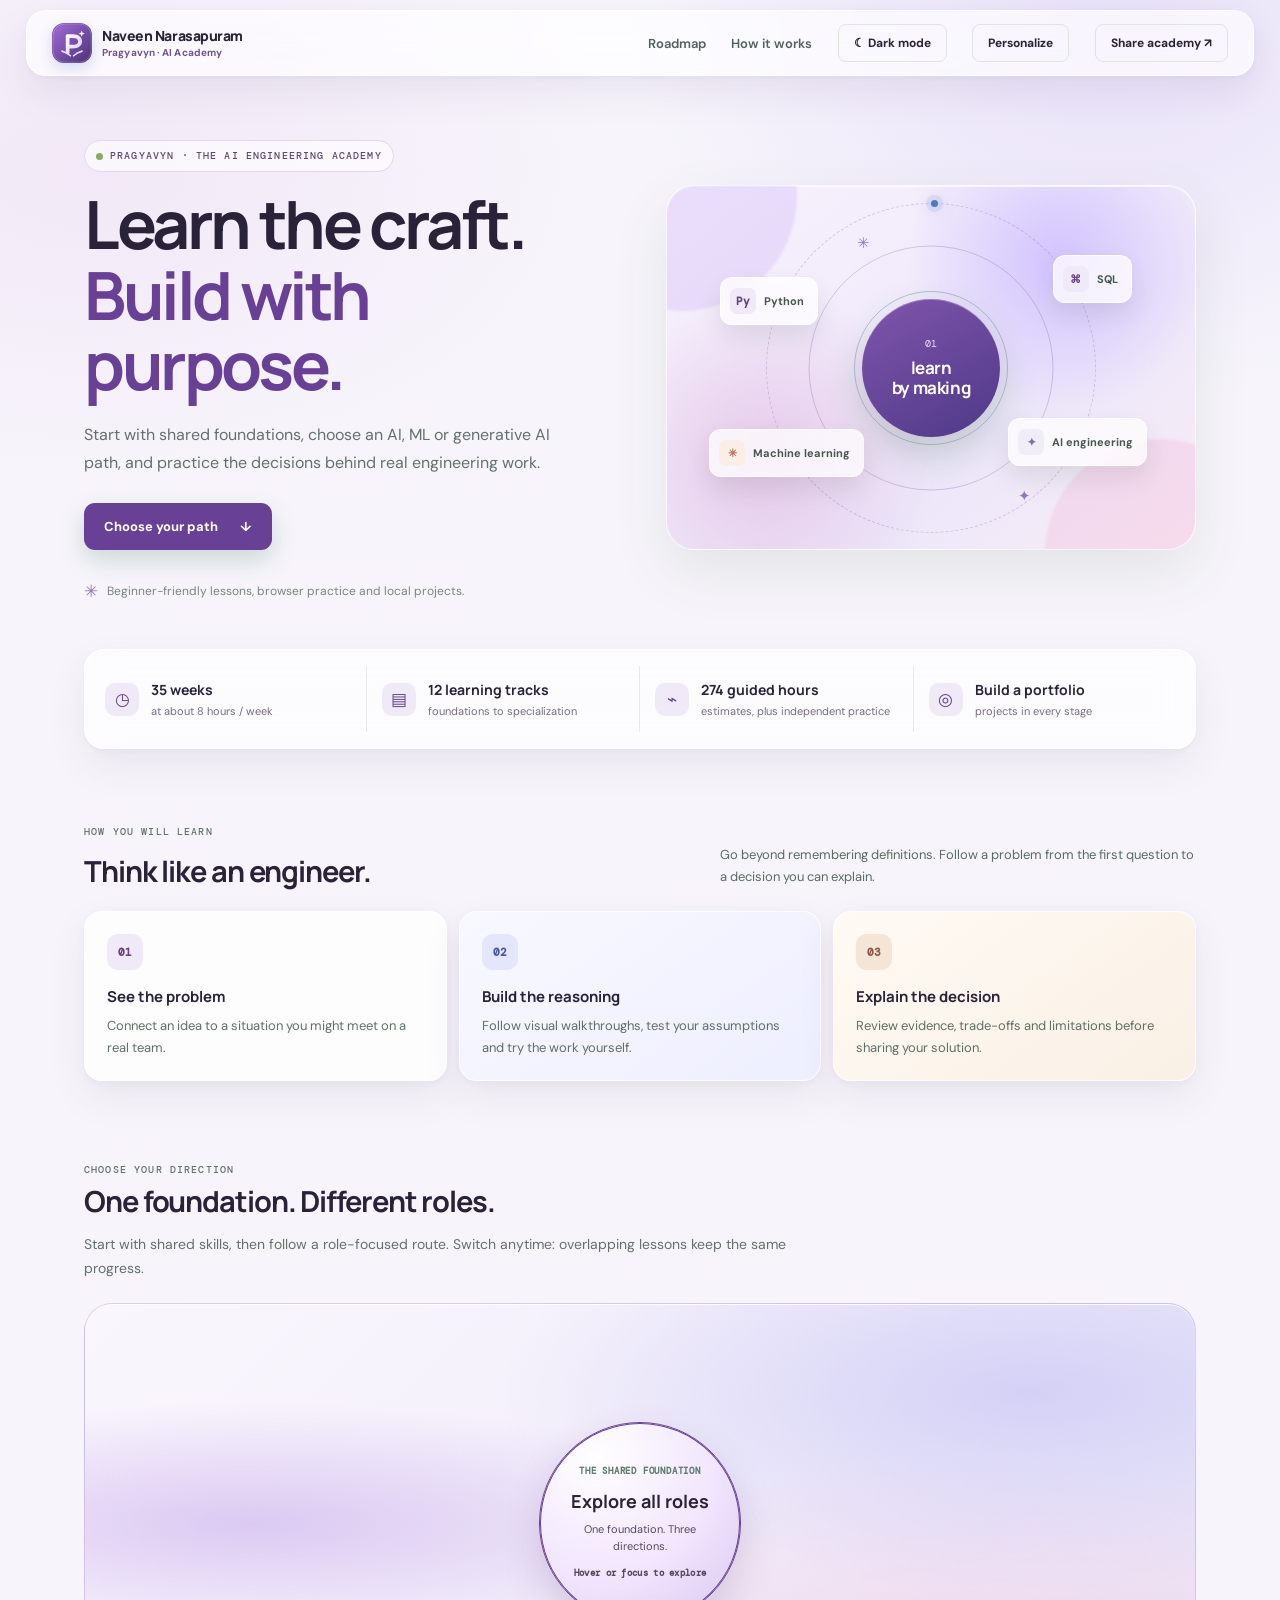
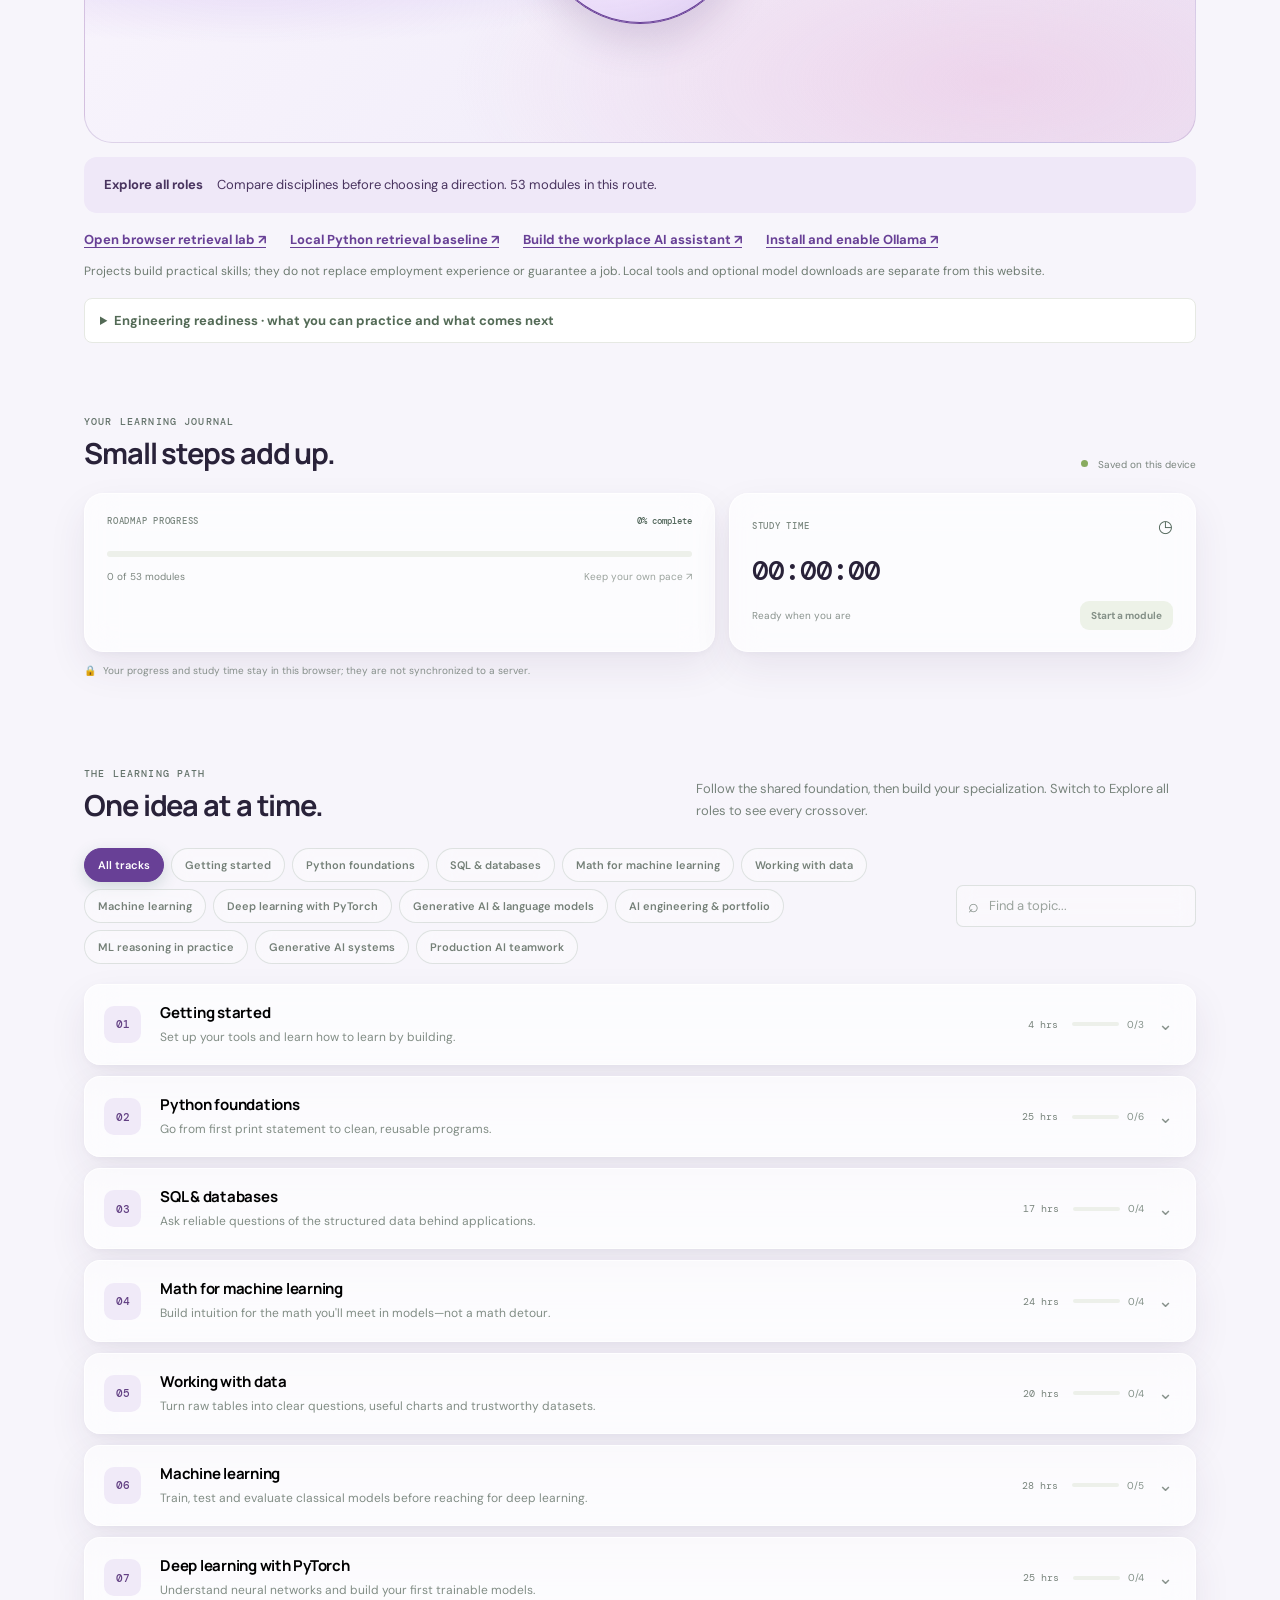
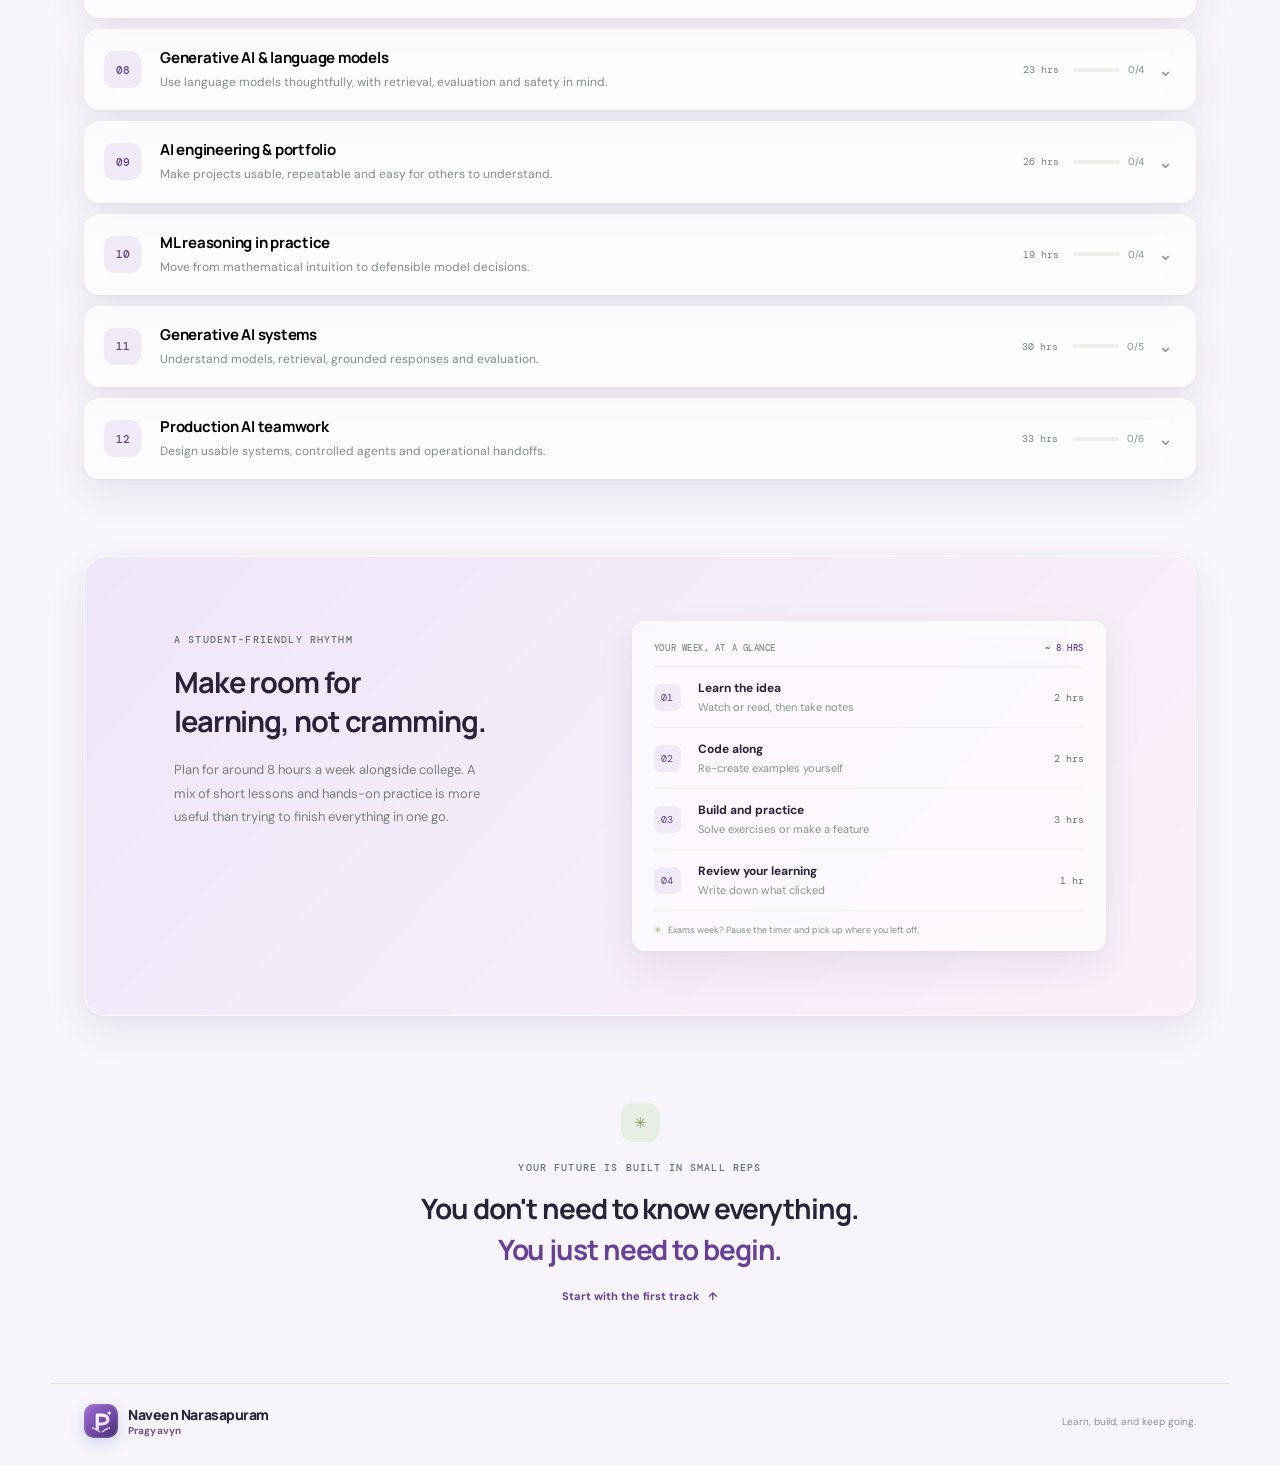
==== index.html @ 4dc65706 "Add Pragyavyn AI engineering academy Co-authored-by: Copilot <223556219+Copilot@users.noreply.github" ====
<!doctype html>
<html lang="en">
<head>
  <meta charset="utf-8">
  <meta name="viewport" content="width=device-width, initial-scale=1">
  <meta name="theme-color" content="#f7f5fb">
  <meta name="description" content="Role-based AI engineering learning paths with shared foundations, practical labs and guided projects.">
  <title>Naveen Narasapuram | Pragyavyn</title>
  <link rel="icon" type="image/svg+xml" href="pragyavyn-mark.svg">
  <link rel="stylesheet" href="styles.css">
  <script src="lesson-materials.js" defer></script>
  <script src="lesson-enrichments.js" defer></script>
  <script src="lesson-deep-dives.js" defer></script>
  <script src="academy-curriculum.js" defer></script>
  <script src="lesson-visuals.js" defer></script>
  <script src="app.js" defer></script>
</head>
<body>
  <header class="topbar">
    <a class="brand" href="#" aria-label="Naveen Narasapuram's Pragyavyn home">
      <img class="brand-mark" src="pragyavyn-mark.svg" alt="" width="40" height="40">
      <span class="brand-text"><span class="brand-owner">Naveen Narasapuram</span><span class="brand-name">Pragyavyn · AI Academy</span></span>
    </a>
    <nav class="top-links" aria-label="Main navigation">
      <a href="#roadmap">Roadmap</a>
      <a href="#how-it-works">How it works</a>
      <button class="share-button preference-button" id="theme-button" type="button" aria-pressed="false"><span id="theme-icon" aria-hidden="true">☾</span> <span id="theme-label">Dark mode</span></button>
      <button class="share-button preference-button" id="settings-button" type="button"><span class="settings-short" aria-hidden="true">⚙</span><span class="settings-full">Personalize</span></button>
      <button class="share-button" id="share-button" type="button">Share academy <span aria-hidden="true">↗</span></button>
    </nav>
  </header>

  <main>
    <aside class="storage-warning" id="storage-warning" role="alert" hidden>
      <strong>Saved progress needs attention.</strong>
      <span id="storage-warning-message"></span>
      <button type="button" id="storage-download">Download saved data</button>
      <button type="button" id="storage-reset">Remove damaged record</button>
    </aside>
    <section class="hero">
      <div class="hero-copy">
        <p class="eyebrow"><span class="live-dot"></span> PRAGYAVYN · THE AI ENGINEERING ACADEMY</p>
        <h1>Learn the craft.<br><span>Build with purpose.</span></h1>
        <p class="hero-description">Start with shared foundations, choose an AI, ML or generative AI path, and practice the decisions behind real engineering work.</p>
        <a class="primary-button" href="#career-paths">Choose your path <span aria-hidden="true">↓</span></a>
        <div class="hero-note"><span class="note-icon" aria-hidden="true">✳</span> Beginner-friendly lessons, browser practice and local projects.</div>
      </div>
      <div class="hero-art" aria-label="Illustration of the learning roadmap">
        <div class="orbit orbit-one"></div>
        <div class="orbit orbit-two"></div>
        <div class="art-center"><span>01</span><strong>learn<br>by making</strong></div>
        <div class="art-node node-python"><span class="node-icon">Py</span><span>Python</span></div>
        <div class="art-node node-sql"><span class="node-icon">⌘</span><span>SQL</span></div>
        <div class="art-node node-ml"><span class="node-icon">✳</span><span>Machine learning</span></div>
        <div class="art-node node-ai"><span class="node-icon">✦</span><span>AI engineering</span></div>
        <span class="art-spark spark-one">✳</span>
        <span class="art-spark spark-two">✦</span>
      </div>
    </section>

    <section class="overview" aria-label="Course overview">
      <div class="overview-item"><span class="overview-icon">◷</span><div><strong id="course-duration">24 weeks</strong><span id="weekly-hours-caption">at about 8 hours / week</span></div></div>
      <div class="overview-item"><span class="overview-icon">▤</span><div><strong id="track-count">Learning tracks</strong><span>foundations to specialization</span></div></div>
      <div class="overview-item"><span class="overview-icon">⌁</span><div><strong id="guided-hours">Guided hours</strong><span>estimates, plus independent practice</span></div></div>
      <div class="overview-item"><span class="overview-icon">◎</span><div><strong>Build a portfolio</strong><span>projects in every stage</span></div></div>
    </section>

    <section class="learning-method" aria-labelledby="method-heading">
      <div class="method-heading"><p class="eyebrow">HOW YOU WILL LEARN</p><h2 id="method-heading">Think like an engineer.</h2><p>Go beyond remembering definitions. Follow a problem from the first question to a decision you can explain.</p></div>
      <div class="method-grid">
        <article class="method-card"><span class="method-number">01</span><h3>See the problem</h3><p>Connect an idea to a situation you might meet on a real team.</p></article>
        <article class="method-card"><span class="method-number">02</span><h3>Build the reasoning</h3><p>Follow visual walkthroughs, test your assumptions and try the work yourself.</p></article>
        <article class="method-card"><span class="method-number">03</span><h3>Explain the decision</h3><p>Review evidence, trade-offs and limitations before sharing your solution.</p></article>
      </div>
    </section>

    <section class="career-section" id="career-paths" aria-labelledby="career-heading">
      <p class="eyebrow">CHOOSE YOUR DIRECTION</p>
      <h2 id="career-heading">One foundation. Different roles.</h2>
      <p class="career-intro">Start with shared skills, then follow a role-focused route. Switch anytime: overlapping lessons keep the same progress.</p>
      <div class="career-options" id="career-options" aria-label="Choose a career path"></div>
      <div class="career-summary" id="career-summary" aria-live="polite"></div>
      <div class="practice-links"><a href="labs.html">Open browser retrieval lab <span aria-hidden="true">↗</span></a><a href="practice.html">Local Python retrieval baseline <span aria-hidden="true">↗</span></a><a href="mentor-project.html">Build the workplace AI assistant <span aria-hidden="true">↗</span></a><a href="mentor-project.html#project-setup">Install and enable Ollama <span aria-hidden="true">↗</span></a></div>
      <p class="career-note">Projects build practical skills; they do not replace employment experience or guarantee a job. Local tools and optional model downloads are separate from this website.</p>
      <details class="lesson-check career-readiness">
        <summary>Engineering readiness · what you can practice and what comes next</summary>
        <div class="readiness-content">
          <p><strong>Practice now:</strong> follow workplace scenarios, assess your understanding, try a browser retrieval lab, and build a fictional local-model assistant with a human evidence check.</p>
          <p><strong>Learn the design:</strong> the AI and GenAI paths include agent decisions, tool safety, MCP concepts, approval gates and evaluation. The new MCP and agent exercises are design exercises, not a running MCP server or deployed agent. For a next step, see the <a href="https://modelcontextprotocol.io/docs/getting-started/intro">official MCP documentation</a>.</p>
          <p><strong>Still to build:</strong> real MCP integrations, broader role-specific projects, production authentication and authorization, automated evidence checks, representative evaluations, deployment, monitoring, incident response, and full progress export and restore. The current paths share many lessons.</p>
          <p><strong>Mentor's perspective:</strong> completion is a foundation, not proof you can solve every real-world problem. Practice with varied datasets, feedback, operational constraints and real team reviews before claiming production readiness.</p>
        </div>
      </details>
    </section>

    <section class="progress-section" aria-label="Your learning progress">
      <div class="progress-heading">
        <div><p class="eyebrow">YOUR LEARNING JOURNAL</p><h2>Small steps add up.</h2></div>
        <span class="saved-label"><span class="live-dot"></span> Saved on this device</span>
      </div>
      <div class="progress-grid">
        <article class="progress-card progress-main">
          <div class="progress-card-top"><span>ROADMAP PROGRESS</span><span id="completion-label">0% complete</span></div>
          <div class="progress-track"><div class="progress-fill" id="completion-bar"></div></div>
          <div class="progress-foot"><span id="module-count">0 modules</span><span>Keep your own pace <span aria-hidden="true">↗</span></span></div>
        </article>
        <article class="progress-card time-card">
          <div class="progress-card-top"><span>STUDY TIME</span><span class="clock-icon">◷</span></div>
          <strong class="time-display" id="time-display">00:00:00</strong>
          <div class="timer-controls">
            <span id="timer-status" aria-live="polite">Ready when you are</span>
            <button type="button" class="timer-button" id="timer-button" disabled>Start a module</button>
          </div>
        </article>
      </div>
      <p class="privacy-note"><span aria-hidden="true">🔒</span> Your progress and study time stay in this browser; they are not synchronized to a server.</p>
    </section>

    <section class="roadmap-section" id="roadmap">
      <div class="roadmap-heading">
        <div><p class="eyebrow">THE LEARNING PATH</p><h2>One idea at a time.</h2></div>
        <p>Follow the shared foundation, then build your specialization. Switch to Explore all roles to see every crossover.</p>
      </div>
      <div class="roadmap-tools">
        <div class="filter-list" id="filter-list" aria-label="Filter modules by track"></div>
        <label class="search-box"><span aria-hidden="true">⌕</span><input id="search-input" type="search" placeholder="Find a topic..." aria-label="Find a topic"></label>
      </div>
      <div class="track-list" id="track-list"></div>
      <p class="no-results" id="no-results" hidden>No modules found. Try a different topic or track.</p>
    </section>

    <section class="schedule-section" id="how-it-works">
      <div class="schedule-copy">
        <p class="eyebrow">A STUDENT-FRIENDLY RHYTHM</p>
        <h2>Make room for<br>learning, not cramming.</h2>
        <p>Plan for around <span id="schedule-hours">8 hours</span> a week alongside college. A mix of short lessons and hands-on practice is more useful than trying to finish everything in one go.</p>
      </div>
      <div class="week-card">
        <div class="week-card-header"><span>YOUR WEEK, AT A GLANCE</span><span id="weekly-plan-hours">~ 8 HRS</span></div>
        <div class="week-row"><span class="week-day">01</span><span class="week-detail"><strong>Learn the idea</strong><small>Watch or read, then take notes</small></span><span class="week-time" data-hours-share="0.25">2 hrs</span></div>
        <div class="week-row"><span class="week-day">02</span><span class="week-detail"><strong>Code along</strong><small>Re-create examples yourself</small></span><span class="week-time" data-hours-share="0.25">2 hrs</span></div>
        <div class="week-row"><span class="week-day">03</span><span class="week-detail"><strong>Build and practice</strong><small>Solve exercises or make a feature</small></span><span class="week-time" data-hours-share="0.375">3 hrs</span></div>
        <div class="week-row"><span class="week-day">04</span><span class="week-detail"><strong>Review your learning</strong><small>Write down what clicked</small></span><span class="week-time" data-hours-share="0.125">1 hr</span></div>
        <p class="schedule-tip"><span aria-hidden="true">✳</span> Exams week? Pause the timer and pick up where you left off.</p>
      </div>
    </section>

    <section class="next-section">
      <span class="next-icon" aria-hidden="true">✳</span>
      <p class="eyebrow">YOUR FUTURE IS BUILT IN SMALL REPS</p>
      <h2>You don't need to know everything.<br><span>You just need to begin.</span></h2>
      <a href="#roadmap" class="text-link">Start with the first track <span aria-hidden="true">↑</span></a>
    </section>
  </main>

  <dialog class="lesson-dialog" id="lesson-dialog" aria-labelledby="lesson-title">
    <div class="dialog-shell lesson-shell">
      <div class="dialog-topline"><span id="lesson-track-label"></span><button class="dialog-close" type="button" data-close-lesson aria-label="Close lesson">×</button></div>
      <div class="lesson-content" id="lesson-content"></div>
      <div class="lesson-navigation"><button class="lesson-nav-button" type="button" id="lesson-previous">← Previous lesson</button><span id="lesson-position"></span><button class="lesson-nav-button" type="button" id="lesson-next">Next lesson →</button></div>
    </div>
  </dialog>

  <dialog class="assessment-dialog" id="assessment-dialog" aria-labelledby="assessment-title">
    <div class="dialog-shell assessment-shell">
      <div class="dialog-topline"><span id="assessment-track-label">QUICK CHECK</span><button class="dialog-close" type="button" data-close-assessment aria-label="Close assessment">×</button></div>
      <div id="assessment-body"></div>
    </div>
  </dialog>

  <dialog class="settings-dialog" id="settings-dialog" aria-labelledby="settings-title">
    <form class="settings-shell" id="settings-form">
      <div class="dialog-topline"><span>YOUR LEARNING SPACE</span><button class="dialog-close" type="button" data-close-settings aria-label="Close settings">×</button></div>
      <div class="settings-content">
        <p class="eyebrow">MAKE IT YOURS</p>
        <h2 id="settings-title">Set up your study space.</h2>
        <p class="settings-intro">Choose a pace and reading style that works for you. Your choices are saved in this browser.</p>
        <label class="setting-field" for="weekly-hours-select"><span><strong>Study hours each week</strong><small>We'll estimate a course pace to match.</small></span>
          <select id="weekly-hours-select" name="weeklyHours">
            <option value="4">4 hours / week</option>
            <option value="6">6 hours / week</option>
            <option value="8" selected>8 hours / week</option>
            <option value="10">10 hours / week</option>
            <option value="12">12 hours / week</option>
          </select>
        </label>
        <label class="setting-field" for="reading-size-select"><span><strong>Lesson text size</strong><small>Choose the reading size that feels comfortable.</small></span>
          <select id="reading-size-select" name="readingSize">
            <option value="normal">Comfortable</option>
            <option value="large">Larger text</option>
          </select>
        </label>
        <fieldset class="accent-setting">
          <legend>Accent color</legend>
          <label><input type="radio" name="accent" value="sage"><span class="accent-swatch sage-swatch"></span><span>Sage</span></label>
          <label><input type="radio" name="accent" value="ocean"><span class="accent-swatch ocean-swatch"></span><span>Ocean</span></label>
          <label><input type="radio" name="accent" value="plum"><span class="accent-swatch plum-swatch"></span><span>Plum</span></label>
        </fieldset>
      </div>
      <div class="settings-actions"><button type="button" class="settings-cancel" data-close-settings>Cancel</button><button type="submit" class="settings-save">Save my preferences</button></div>
    </form>
  </dialog>

  <footer class="footer"><a class="brand footer-brand" href="#"><img class="brand-mark" src="pragyavyn-mark.svg" alt="" width="40" height="40"><span class="brand-text"><span class="brand-owner">Naveen Narasapuram</span><span class="brand-name">Pragyavyn</span></span></a><span>Learn, build, and keep going.</span></footer>
  <button class="back-to-top" id="back-to-top" type="button" aria-label="Back to top">↑</button>
  <div class="toast" id="toast" role="status" aria-live="polite"></div>
</body>
</html>
---- styles.css ----
@import url('https://fonts.googleapis.com/css2?family=DM+Mono:wght@400;500&family=DM+Sans:wght@400;500;600;700&family=Manrope:wght@400;500;600;700;800&display=swap');

:root {
  color-scheme: light;
  --paper: #f7f5fb;
  --white: #fff;
  --ink: #292239;
  --muted: #756d80;
  --line: #e9e3f0;
  --green: #684096;
  --green-dark: #4f2d79;
  --lime: #eadff7;
  --peach: #f8e6d9;
  --mono: "DM Mono", "Courier New", monospace;
  --sans: "DM Sans", Arial, sans-serif;
  --display: "Manrope", "DM Sans", Arial, sans-serif;
}

* { box-sizing: border-box; }
html { scroll-behavior: smooth; }
body { margin: 0; background: var(--paper); color: var(--ink); font-family: var(--sans); font-size: 15px; -webkit-font-smoothing: antialiased; }
button, input { font: inherit; }
a { color: inherit; text-decoration: none; }
.topbar { height: 76px; padding: 0 max(calc((100vw - 1180px) / 2), 6.5%); display: flex; align-items: center; justify-content: space-between; border-bottom: 1px solid rgba(29,41,37,.08); }
.brand { display: inline-flex; gap: 10px; align-items: center; font: 800 17px var(--display); letter-spacing: -.7px; }
.brand-mark { width: 30px; height: 30px; display: grid; place-items: center; border-radius: 9px; color: #fff; background: var(--green); font: 600 18px var(--sans); }
.brand-dot { color: #91b853; }
.top-links { display: flex; align-items: center; gap: 34px; font-size: 13px; font-weight: 600; }
.top-links > a { color: #52615a; }
.share-button { border: 1px solid #dfe4dc; background: transparent; padding: 10px 15px; border-radius: 8px; color: var(--ink); font-size: 12px; font-weight: 700; cursor: pointer; }
.share-button:hover, .timer-button:hover:not(:disabled) { background: var(--green-dark); color: #fff; }
main { max-width: 1180px; margin: auto; padding: 0 34px; }
.hero { min-height: 466px; display: grid; grid-template-columns: 1fr 1fr; align-items: center; gap: 48px; padding: 38px 0 26px; }
.hero-copy { padding: 16px 0 9px; }
.eyebrow { margin: 0 0 17px; color: #63726a; font: 500 10px var(--mono); letter-spacing: 1.15px; }
.live-dot { width: 7px; height: 7px; display: inline-block; border-radius: 50%; background: #88aa5e; margin-right: 7px; vertical-align: 1px; }
h1, h2, p { margin-top: 0; }
h1 { margin-bottom: 20px; font: 700 clamp(46px, 5.2vw, 66px)/1.08 var(--display); letter-spacing: -3.4px; }
h1 span { color: var(--green); }
.hero-description { max-width: 455px; color: #64716b; font-size: 15px; line-height: 1.8; margin-bottom: 25px; }
.primary-button { display: inline-flex; align-items: center; gap: 22px; background: var(--green); color: #fff; padding: 13px 17px; border-radius: 7px; font-size: 12px; font-weight: 700; transition: background .2s, transform .2s; }
.primary-button:hover { background: var(--green-dark); transform: translateY(-2px); }
.hero-note { display: flex; align-items: center; gap: 9px; margin-top: 30px; color: #7a857e; font-size: 11px; }
.note-icon { color: #a4bd72; font-size: 17px; }
.hero-art { position: relative; height: 365px; overflow: hidden; border-radius: 18px; background: #e7eee4; }
.hero-art::before, .hero-art::after { content: ""; position: absolute; width: 230px; height: 230px; border-radius: 50%; background: rgba(215,237,159,.38); filter: blur(1px); }
.hero-art::before { left: -100px; top: -105px; }
.hero-art::after { right: -80px; bottom: -120px; background: rgba(248,230,217,.7); }
.orbit { position: absolute; border: 1px solid rgba(55,110,89,.18); border-radius: 50%; left: 50%; top: 50%; transform: translate(-50%,-50%); }
.orbit-one { width: 245px; height: 245px; }
.orbit-two { width: 330px; height: 330px; border-style: dashed; }
.art-center { position: absolute; top: 50%; left: 50%; z-index: 1; width: 126px; height: 126px; display: flex; flex-direction: column; justify-content: center; align-items: center; transform: translate(-50%,-50%); border-radius: 50%; background: var(--green); color: #fff; box-shadow: 0 12px 30px #376e5930; text-align: center; }
.art-center span { font: 10px var(--mono); color: #cad9bf; margin-bottom: 8px; }
.art-center strong { font: 700 16px/1.2 var(--display); letter-spacing: -.4px; }
.art-node { position: absolute; z-index: 2; display: flex; align-items: center; gap: 8px; padding: 8px 11px 8px 8px; border: 1px solid #e6e9e3; border-radius: 9px; background: #fff; box-shadow: 0 8px 22px #3141370b; color: #47574e; font-size: 10px; font-weight: 700; white-space: nowrap; }
.node-icon { width: 26px; height: 26px; display: grid; place-items: center; border-radius: 7px; background: #eff3ea; color: var(--green); font: 700 11px var(--mono); }
.node-python { left: 10%; top: 25%; }
.node-sql { right: 12%; top: 19%; }
.node-ml { left: 8%; bottom: 20%; }
.node-ai { right: 9%; bottom: 23%; }
.node-ml .node-icon { background: #faeee6; color: #b27656; }
.node-ai .node-icon { background: #f0edf8; color: #806ba4; }
.art-spark { position: absolute; z-index: 1; color: #96ae72; }
.spark-one { left: 36%; top: 13%; }
.spark-two { right: 31%; bottom: 12%; color: #c28f70; }
.overview { min-height: 96px; display: grid; grid-template-columns: repeat(4,1fr); align-items: center; border-top: 1px solid #e1e6df; border-bottom: 1px solid #e1e6df; }
.overview-item { display: flex; align-items: center; gap: 12px; padding: 14px 15px; border-right: 1px solid #e1e6df; }
.overview-item:first-child { padding-left: 0; }
.overview-item:last-child { border: 0; }
.overview-icon { width: 34px; height: 34px; flex: 0 0 34px; display: grid; place-items: center; border-radius: 10px; background: #e8eee5; color: var(--green); font-size: 17px; }
.overview-item div { display: grid; gap: 5px; }
.overview-item strong { font: 700 13px var(--display); }
.overview-item div span { color: var(--muted); font-size: 10px; }
.progress-section { padding: 76px 0 65px; }
.progress-heading, .roadmap-heading { display: flex; align-items: end; justify-content: space-between; margin-bottom: 22px; }
.progress-heading .eyebrow, .roadmap-heading .eyebrow { margin-bottom: 8px; }
h2 { margin-bottom: 0; font: 700 29px/1.2 var(--display); letter-spacing: -1.1px; }
.saved-label { color: #79847d; font-size: 10px; }
.progress-grid { display: grid; grid-template-columns: 1.35fr 1fr; gap: 14px; }
.progress-card { min-height: 138px; border: 1px solid #e4e9e2; border-radius: 11px; padding: 21px 22px; background: #fff; }
.progress-card-top { display: flex; align-items: center; justify-content: space-between; color: #7c8981; font: 500 9px var(--mono); letter-spacing: .75px; }
.progress-card-top > span:nth-child(2) { color: #52675b; letter-spacing: 0; }
.progress-track { height: 6px; margin: 24px 0 13px; overflow: hidden; border-radius: 9px; background: #edf0ea; }
.progress-fill { width: 0; height: 100%; border-radius: inherit; background: #8eae65; transition: width .3s ease; }
.progress-foot { display: flex; justify-content: space-between; color: #7b867f; font-size: 10px; }
.progress-foot span:last-child { color: #9aa39d; }
.clock-icon { font-size: 17px; }
.time-display { display: block; margin: 15px 0 12px; font: 500 28px var(--mono); letter-spacing: -1px; }
.timer-controls { display: flex; align-items: center; justify-content: space-between; gap: 8px; }
.timer-controls > span { color: #89938d; font-size: 10px; }
.timer-button { padding: 8px 11px; border: 0; border-radius: 6px; background: #edf2e8; color: var(--green-dark); font-size: 10px; font-weight: 700; cursor: pointer; }
.timer-button:disabled { color: #849087; cursor: default; }
.privacy-note { margin: 12px 0 0; color: #89938d; font-size: 10px; }
.privacy-note span { margin-right: 4px; }
.roadmap-section { padding: 25px 0 77px; scroll-margin-top: 30px; }
.roadmap-heading { margin-bottom: 25px; }
.roadmap-heading > p { width: 45%; margin: 0 0 1px; color: #78847c; font-size: 12px; line-height: 1.7; }
.roadmap-tools { display: flex; align-items: center; justify-content: space-between; gap: 16px; margin-bottom: 20px; }
.filter-list { display: flex; min-width: 0; gap: 7px; flex-wrap: wrap; }
.filter-button { border: 1px solid #e1e6df; background: transparent; color: #758078; border-radius: 30px; padding: 8px 12px; font-size: 10px; font-weight: 600; cursor: pointer; }
.filter-button:hover, .filter-button.active { border-color: var(--green); background: var(--green); color: white; }
.search-box { display: flex; flex-shrink: 0; align-items: center; gap: 8px; width: 240px; padding: 8px 11px; border: 1px solid #e1e6df; border-radius: 7px; color: #859089; }
.search-box:focus-within { outline: 2px solid var(--green); outline-offset: 2px; }
.search-box > span { font-size: 18px; }
.search-box input { min-width: 0; width: 100%; border: 0; outline: 0; background: transparent; color: var(--ink); font-size: 10px; }
.search-box input::placeholder { color: #9aa39d; }
.track-list { display: grid; gap: 11px; }
.track-card { overflow: hidden; border: 1px solid #e5e9e3; border-radius: 11px; background: #fff; }
.track-header { display: grid; grid-template-columns: 42px minmax(0,1fr) auto auto 18px; align-items: center; gap: 14px; width: 100%; padding: 17px 19px; border: 0; background: #fff; text-align: left; cursor: pointer; }
.track-number { width: 37px; height: 37px; display: grid; place-items: center; border-radius: 10px; background: #edf2e9; color: #58765b; font: 500 11px var(--mono); }
.track-title-wrap { min-width: 0; display: grid; gap: 5px; }
.track-title { font: 700 14px var(--display); letter-spacing: -.25px; }
.track-subtitle { overflow: hidden; color: #818d85; font-size: 10px; text-overflow: ellipsis; white-space: nowrap; }
.track-hours { color: #78847c; font: 10px var(--mono); white-space: nowrap; }
.track-progress { display: flex; align-items: center; gap: 8px; color: #829088; font-size: 10px; white-space: nowrap; }
.mini-progress { width: 47px; height: 4px; overflow: hidden; border-radius: 5px; background: #edf0ea; }
.mini-progress span { display: block; height: 100%; background: #8eae65; }
.chevron { color: #89938d; font-size: 18px; transition: transform .2s; }
.track-card.open .chevron { transform: rotate(180deg); }
.module-list { display: none; border-top: 1px solid #edf0ea; }
.track-card.open .module-list { display: block; }
.module-row { display: grid; grid-template-columns: 27px minmax(0,1fr) auto auto; align-items: center; gap: 12px; padding: 16px 20px; border-bottom: 1px solid #f0f2ed; }
.module-row:last-child { border-bottom: 0; }
.module-check { width: 17px; height: 17px; margin: 0; accent-color: var(--green); cursor: pointer; }
.module-info { min-width: 0; display: grid; gap: 5px; }
.module-name { font: 600 12px var(--display); }
.module-description { color: #818c85; font-size: 10px; line-height: 1.5; }
.module-outcome { color: #6d8270; font-size: 10px; }
.module-duration { color: #8b958f; font: 10px var(--mono); white-space: nowrap; }
.module-start { border: 1px solid #e2e8df; border-radius: 5px; padding: 7px 9px; background: #fff; color: var(--green); font-size: 9px; font-weight: 700; cursor: pointer; white-space: nowrap; }
.module-start:hover, .module-start.is-active { border-color: var(--green); background: #eff4eb; }
.module-row.is-complete .module-name { color: #8c978f; text-decoration: line-through; }
.module-row.is-complete .module-check { accent-color: #8eae65; }
.no-results { padding: 26px; color: var(--muted); text-align: center; font-size: 12px; }
.schedule-section { display: grid; grid-template-columns: .9fr 1.1fr; gap: 70px; padding: 64px 8%; border-radius: 15px; background: #e9eee5; }
.schedule-copy { padding-top: 12px; }
.schedule-copy h2 { margin-bottom: 17px; line-height: 1.35; }
.schedule-copy > p:last-child { max-width: 310px; color: #768178; font-size: 12px; line-height: 1.8; }
.week-card { padding: 20px 21px 14px; border: 1px solid #e3e9df; border-radius: 10px; background: #fff; }
.week-card-header { display: flex; justify-content: space-between; padding-bottom: 12px; border-bottom: 1px solid #edf0eb; color: #829087; font: 500 9px var(--mono); letter-spacing: .55px; }
.week-card-header span:last-child { color: var(--green); }
.week-row { display: grid; grid-template-columns: 34px 1fr auto; align-items: center; gap: 10px; padding: 13px 0; border-bottom: 1px solid #f0f2ed; }
.week-day { width: 27px; height: 27px; display: grid; place-items: center; border-radius: 7px; background: #f0f3ed; color: #78906b; font: 10px var(--mono); }
.week-detail { display: grid; gap: 4px; }
.week-detail strong { font-size: 11px; }
.week-detail small { color: #88938b; font-size: 9px; }
.week-time { color: #64746a; font: 10px var(--mono); }
.schedule-tip { margin: 13px 0 0; color: #809083; font-size: 9px; }
.schedule-tip span { color: #95af6c; margin-right: 4px; }
.next-section { padding: 87px 0 78px; text-align: center; }
.next-icon { display: inline-grid; place-items: center; width: 39px; height: 39px; margin-bottom: 19px; border-radius: 12px; background: #e9eee5; color: #7f9e5e; }
.next-section .eyebrow { margin-bottom: 14px; }
.next-section h2 { font-size: 28px; line-height: 1.45; }
.next-section h2 span { color: var(--green); }
.text-link { display: inline-flex; gap: 9px; align-items: center; margin-top: 20px; color: var(--green); font-size: 11px; font-weight: 700; }
.footer { max-width: 1180px; margin: auto; padding: 20px 34px 27px; display: flex; justify-content: space-between; align-items: center; border-top: 1px solid #e1e6df; color: #89938d; font-size: 10px; }
.footer-brand { color: var(--ink); font-size: 14px; }
.footer-brand .brand-mark { width: 25px; height: 25px; border-radius: 7px; font-size: 15px; }
.toast { position: fixed; bottom: 22px; left: 50%; z-index: 5; transform: translate(-50%, 15px); padding: 11px 15px; border-radius: 7px; background: #263d32; color: #fff; font-size: 11px; opacity: 0; pointer-events: none; transition: opacity .2s, transform .2s; }
.toast.show { transform: translate(-50%, 0); opacity: 1; }
.brand-mark { font-size: 10px; letter-spacing: -.7px; }
.module-actions { display: flex; align-items: center; gap: 6px; }
.module-lesson { border: 1px solid #e2e8df; border-radius: 5px; padding: 7px 9px; background: #f5f7f2; color: #526b55; font-size: 9px; font-weight: 700; cursor: pointer; white-space: nowrap; }
.module-lesson:hover { border-color: #9ab27b; background: #edf3e6; }
.module-quiz { border: 1px solid #eadfcf; border-radius: 5px; padding: 7px 9px; background: #fff8ec; color: #8b6735; font-size: 9px; font-weight: 700; cursor: pointer; white-space: nowrap; }
.module-quiz:hover { border-color: #d7bc8c; background: #fff2d9; }
.module-quiz.passed { border-color: #d7e5cd; background: #eff5e9; color: #527148; }
dialog.lesson-dialog, dialog.assessment-dialog { width: min(760px, calc(100vw - 28px)); max-width: none; max-height: min(88vh, 900px); margin: auto; padding: 0; overflow: hidden; border: 1px solid #dfe5dc; border-radius: 15px; background: var(--paper); color: var(--ink); box-shadow: 0 24px 80px #1d292544; }
dialog.assessment-dialog { width: min(620px, calc(100vw - 28px)); }
dialog::backdrop { background: rgba(25, 39, 31, .55); backdrop-filter: blur(3px); }
.dialog-shell { display: flex; max-height: min(88vh, 900px); flex-direction: column; }
.dialog-topline { min-height: 57px; display: flex; align-items: center; justify-content: space-between; gap: 16px; padding: 12px 23px; border-bottom: 1px solid var(--line); background: #fff; color: #77847a; font: 500 9px var(--mono); letter-spacing: .8px; }
.dialog-close { width: 31px; height: 31px; flex: 0 0 31px; border: 1px solid #e2e7df; border-radius: 50%; background: #fff; color: #526158; font-size: 21px; line-height: 1; cursor: pointer; }
.dialog-close:hover { background: #eef2ea; }
.lesson-content { overflow-y: auto; padding: 25px 31px 30px; }
.lesson-content > .eyebrow { margin-bottom: 9px; }
.lesson-content h2 { margin: 0 0 13px; font-size: 29px; }
.lesson-content h3 { margin: 27px 0 10px; font: 700 14px var(--display); letter-spacing: -.2px; }
.lesson-content p { color: #65736b; font-size: 13px; line-height: 1.8; }
.lesson-story { display: flex; gap: 12px; margin: 19px 0; padding: 15px 16px; border: 1px solid #e4e9dc; border-radius: 9px; background: #f0f4e9; }
.lesson-story-mark { flex: 0 0 auto; color: #789455; font-size: 16px; }
.lesson-story p { margin: 0; color: #546650; font-size: 12px; }
.lesson-visual { margin: 18px 0 22px; overflow: hidden; border: 1px solid #e5e9e2; border-radius: 11px; background: #fff; }
.lesson-visual svg { display: block; width: 100%; height: auto; }
.lesson-visual .visual-kicker { fill: #859087; font: 9px "DM Mono", monospace; letter-spacing: 1px; }
.lesson-visual .visual-step { fill: #6d865b; font: 9px "DM Mono", monospace; }
.lesson-visual .visual-label { fill: #35463a; font: 700 10px "DM Sans", Arial, sans-serif; }
.lesson-visual figcaption { padding: 0 15px 13px; color: #879189; font-size: 10px; line-height: 1.5; text-align: center; }
.lesson-steps { display: grid; gap: 9px; padding: 0; list-style: none; counter-reset: walkthrough; }
.lesson-steps li { position: relative; min-height: 39px; padding: 10px 12px 10px 43px; border: 1px solid #e9ece6; border-radius: 8px; background: #fff; color: #617067; font-size: 12px; line-height: 1.6; counter-increment: walkthrough; }
.lesson-steps li::before { content: counter(walkthrough, decimal-leading-zero); position: absolute; top: 10px; left: 12px; color: #78945c; font: 10px var(--mono); }
.lesson-points { display: grid; gap: 9px; padding-left: 19px; color: #67746c; font-size: 12px; line-height: 1.7; }
.lesson-code { margin: 12px 0 0; overflow-x: auto; border-radius: 9px; background: #20372d; color: #e8f0e5; }
.lesson-code-label { padding: 11px 15px 0; color: #bdcdb9; font: 9px var(--mono); letter-spacing: .5px; }
.lesson-code pre { margin: 0; padding: 12px 15px 16px; color: #edf3e9; font: 11px/1.7 var(--mono); white-space: pre; }
.lesson-practice { padding: 15px 16px; border-left: 3px solid #b6ca8b; border-radius: 0 8px 8px 0; background: #fff; color: #647168; font-size: 12px; line-height: 1.7; }
.lesson-check { border: 1px solid #e6e9e3; border-radius: 8px; background: #fff; }
.lesson-check summary { padding: 13px 15px; color: #536a56; font-size: 11px; font-weight: 700; cursor: pointer; }
.lesson-check p { margin: 0; padding: 0 15px 14px; font-size: 12px; }
.inline-assessment { margin-top: 21px; padding: 18px; border: 1px solid #dfe8d8; border-radius: 10px; background: #f0f4e9; }
.inline-assessment > .eyebrow { margin-bottom: 12px; color: #71845f; }
.inline-question { margin: 0; padding: 0; border: 0; }
.inline-question legend { margin-bottom: 11px; color: #304337; font: 700 14px/1.55 var(--display); }
.inline-option { display: flex; align-items: flex-start; gap: 9px; margin: 7px 0; padding: 10px 11px; border: 1px solid #e0e7dc; border-radius: 7px; background: #fff; color: #5e6d62; font-size: 11px; line-height: 1.55; cursor: pointer; }
.inline-option input { margin-top: 2px; accent-color: var(--green); }
.inline-option:has(input:checked) { border-color: #9ab27b; background: #f9fbf6; }
.inline-option.is-incorrect { border-color: #dfb39d; background: #fff5ef; }
.inline-option.is-correct { border-color: #94ae7a; background: #eaf3e3; }
.inline-feedback { margin-top: 11px; padding: 11px 12px; border-radius: 7px; color: #7d5741; background: #fbede5; font-size: 11px; line-height: 1.65; }
.inline-feedback.correct { color: #466342; background: #e5efdc; }
.inline-actions { display: flex; flex-wrap: wrap; align-items: center; justify-content: flex-end; gap: 8px; margin-top: 12px; }
.inline-check-button { padding: 9px 12px; border: 1px solid var(--green); border-radius: 6px; background: var(--green); color: #fff; font-size: 10px; font-weight: 700; cursor: pointer; }
.inline-check-button.secondary { border-color: #d6dfd0; background: #fff; color: #5c6e5d; }
.inline-check-button:disabled { opacity: .48; cursor: default; }
.inline-encouragement { color: #61745d; font-size: 10px; }
.lesson-navigation { display: flex; align-items: center; justify-content: space-between; gap: 12px; min-height: 63px; padding: 11px 23px; border-top: 1px solid var(--line); background: #fff; }
.lesson-position { color: #859087; font: 10px var(--mono); white-space: nowrap; }
.lesson-nav-button { border: 1px solid #e1e7de; border-radius: 6px; padding: 9px 11px; background: #fff; color: #526c55; font-size: 10px; font-weight: 700; cursor: pointer; }
.lesson-nav-button:hover:not(:disabled) { background: #edf3e8; }
.lesson-nav-button:disabled { opacity: .4; cursor: default; }
.assessment-content { overflow-y: auto; padding: 25px 29px 29px; }
.assessment-content h2 { margin: 0 0 8px; font: 700 24px var(--display); letter-spacing: -.8px; }
.assessment-intro { margin: 0 0 20px; color: #748078; font-size: 12px; line-height: 1.7; }
.assessment-progress { height: 5px; margin: 0 0 20px; overflow: hidden; border-radius: 5px; background: #e9ede6; }
.assessment-progress span { display: block; height: 100%; border-radius: inherit; background: #8eae65; transition: width .2s; }
.assessment-form { margin: 0; padding: 0; border: 0; }
.assessment-form legend { margin-bottom: 15px; color: #263b30; font: 700 15px/1.55 var(--display); }
.assessment-option { display: flex; align-items: flex-start; gap: 10px; margin: 8px 0; padding: 12px 13px; border: 1px solid #e3e8e1; border-radius: 8px; background: #fff; color: #59685f; font-size: 12px; line-height: 1.55; cursor: pointer; }
.assessment-option:hover { border-color: #b6c8a9; }
.assessment-option:has(input:checked) { border-color: #84a271; background: #f0f5eb; }
.assessment-option input { margin-top: 2px; accent-color: var(--green); }
.assessment-feedback { margin: 14px 0; padding: 13px 14px; border-radius: 8px; color: #526a54; background: #eef4e9; font-size: 12px; line-height: 1.7; }
.assessment-feedback.incorrect { color: #875b46; background: #fbf0e9; }
.assessment-actions { display: flex; justify-content: flex-end; gap: 9px; margin-top: 18px; }
.assessment-actions button { min-width: 115px; padding: 10px 13px; border: 1px solid #e1e7de; border-radius: 7px; background: #fff; color: #526a55; font-size: 11px; font-weight: 700; cursor: pointer; }
.assessment-actions button.primary { border-color: var(--green); background: var(--green); color: #fff; }
.assessment-actions button:disabled { opacity: .45; cursor: default; }
.assessment-result { padding: 23px 20px; border: 1px solid #e3e9df; border-radius: 11px; background: #fff; text-align: center; }
.assessment-result-mark { display: grid; width: 48px; height: 48px; place-items: center; margin: 0 auto 13px; border-radius: 50%; background: #edf3e8; color: #658752; font-size: 22px; }
.assessment-result h3 { margin: 0 0 8px; font: 700 19px var(--display); }
.assessment-result p { margin: 0; color: #748078; font-size: 12px; line-height: 1.7; }
button:focus-visible, a:focus-visible, input:focus-visible, summary:focus-visible { outline: 3px solid #a9c783; outline-offset: 3px; }

@media (max-width: 760px) {
  .topbar { height: 64px; padding: 0 20px; }
  .top-links { gap: 16px; font-size: 11px; }
  .top-links > a:nth-child(2) { display: none; }
  .share-button { padding: 8px 10px; font-size: 10px; }
  main { padding: 0 20px; }
  .hero { grid-template-columns: 1fr; gap: 24px; padding: 52px 0 27px; }
  .hero-copy { padding: 0; }
  h1 { font-size: clamp(46px, 11vw, 62px); }
  .hero-art { height: 315px; }
  .overview { grid-template-columns: 1fr 1fr; padding: 8px 0; }
  .overview-item { padding: 12px 8px; border-right: 0; }
  .overview-item:nth-child(odd) { border-right: 1px solid #e1e6df; }
  .overview-item:first-child { padding-left: 8px; }
  .progress-section { padding: 58px 0 45px; }
  .progress-grid { grid-template-columns: 1fr; }
  .progress-heading { align-items: start; gap: 10px; }
  .saved-label { margin-top: 5px; white-space: nowrap; }
  h2 { font-size: 25px; }
  .roadmap-heading { display: block; }
  .roadmap-heading > p { width: auto; max-width: 510px; margin-top: 13px; }
  .roadmap-tools { align-items: stretch; flex-direction: column-reverse; }
  .search-box { width: 100%; }
  .track-header { grid-template-columns: 37px minmax(0,1fr) auto 15px; gap: 9px; padding: 14px 12px; }
  .track-hours { display: none; }
  .track-progress { font-size: 9px; }
  .mini-progress { width: 34px; }
  .track-title { font-size: 12px; }
  .track-subtitle { font-size: 9px; }
  .module-row { grid-template-columns: 20px minmax(0,1fr) auto; gap: 9px; padding: 14px 12px; }
  .module-actions { grid-column: 2 / 4; flex-wrap: wrap; }
  .module-duration { font-size: 9px; }
  .schedule-section { grid-template-columns: 1fr; gap: 17px; padding: 40px 22px; }
  .schedule-copy > p:last-child { max-width: 500px; }
  .next-section { padding: 65px 0 58px; }
  .next-section h2 { font-size: 23px; }
  .footer { margin: 0 20px; padding-left: 0; padding-right: 0; gap: 12px; }
  .lesson-content { padding: 21px 19px 25px; }
  .lesson-content h2 { font-size: 24px; }
  .dialog-topline { padding: 10px 17px; }
  .lesson-navigation { padding: 10px 13px; }
  .lesson-nav-button { padding: 8px; font-size: 9px; }
  .assessment-content { padding: 21px 19px 24px; }
}

@media (max-width: 420px) {
  .top-links { gap: 10px; }
  .top-links > a { display: none; }
  .brand { font-size: 15px; }
  .hero-note { align-items: flex-start; line-height: 1.5; }
  .art-node { font-size: 9px; }
  .node-python { left: 4%; }
  .node-sql { right: 4%; }
  .node-ml { left: 3%; }
  .node-ai { right: 3%; }
  .overview-item div span { font-size: 9px; }
  .progress-heading { display: block; }
  .saved-label { display: inline-block; margin-top: 11px; }
  .footer { align-items: flex-start; flex-direction: column; }
  .brand { font-size: 12px; gap: 7px; }
  .brand-mark { width: 27px; height: 27px; flex-basis: 27px; }
  .topbar { padding: 0 12px; }
  main { padding: 0 14px; }
}

@media (prefers-reduced-motion: reduce) {
  *, *::before, *::after { scroll-behavior: auto !important; transition-duration: .01ms !important; }
}

.career-section { padding: 70px 0 0; scroll-margin-top: 30px; }
.career-section .eyebrow { margin-bottom: 8px; }
.career-intro { max-width: 720px; margin: 14px 0 22px; color: #64716b; font-size: 13px; line-height: 1.7; }
.career-options { display: grid; grid-template-columns: repeat(4, minmax(0, 1fr)); gap: 10px; }
.career-option { min-height: 128px; padding: 17px; border: 1px solid #dfe6dc; border-radius: 12px; background: var(--glass-surface-strong, #fff); color: var(--ink); text-align: left; cursor: pointer; }
.career-option strong, .career-option span { display: block; }
.career-option strong { margin-bottom: 9px; font: 700 13px var(--display); }
.career-option span { color: #65756a; font-size: 11px; line-height: 1.55; }
.career-option:hover, .career-option.active { border-color: var(--green); box-shadow: inset 0 0 0 1px var(--green); }
.career-option:focus-visible { outline: 3px solid var(--green); outline-offset: 3px; }
.career-summary { display: flex; flex-wrap: wrap; gap: 7px 14px; margin-top: 14px; padding: 15px 17px; border-radius: 10px; background: #e9f1e4; color: #385440; font-size: 12px; line-height: 1.6; }
.career-summary strong { flex: 0 0 auto; }
.practice-links { display: flex; flex-wrap: wrap; gap: 12px 24px; align-items: center; margin-top: 18px; font-size: 12px; }
.practice-links a { color: var(--green); font-weight: 700; text-decoration: underline; text-underline-offset: 3px; }
.career-note { margin: 14px 0 0; color: #6f7c72; font-size: 11px; line-height: 1.65; }
.career-readiness { margin-top: 16px; }
.career-readiness summary { font-size: 13px; }
.readiness-content p { color: #617067; font-size: 13px; line-height: 1.7; }
.storage-warning { margin: 20px 0; padding: 18px; border: 1px solid #ad6e35; border-radius: 12px; background: #fff3da; color: #59360f; line-height: 1.6; }
.storage-warning[hidden] { display: none; }
.storage-warning span { display: block; margin: 6px 0 12px; }
.storage-warning button { margin: 4px 8px 0 0; padding: 9px 12px; border: 1px solid #8a623b; border-radius: 7px; background: #fff; color: #59360f; cursor: pointer; }
.setup-options { display: grid; gap: 9px; margin: 14px 0; }
.setup-options .lesson-check p { color: #617067; line-height: 1.7; }
.module-path-label { color: #6b826b; font: 9px/1.5 var(--mono); letter-spacing: .2px; }
html[data-theme="dark"] .career-option { border-color: #405247; background: #1a241e; color: #e0e9e0; }
html[data-theme="dark"] .career-option.active, html[data-theme="dark"] .career-option:hover { border-color: var(--green); }
html[data-theme="dark"] .career-option span, html[data-theme="dark"] .career-intro, html[data-theme="dark"] .career-note { color: #b1bdb3; }
html[data-theme="dark"] .career-summary { background: #26382c; color: #d1e4c9; }
html[data-theme="dark"] .readiness-content p { color: #c4d2c7; }
html[data-theme="dark"] .module-path-label { color: #b7cfa9; }
@media (max-width: 900px) { .career-options { grid-template-columns: repeat(2, minmax(0, 1fr)); } }
@media (max-width: 420px) { .career-option { min-height: 0; padding: 13px; } .career-option strong { font-size: 12px; } }
.lab-page { padding-top: 65px; padding-bottom: 70px; }
.lab-page h1 { font-size: clamp(38px, 5vw, 60px); }
.lab-lead { max-width: 680px; color: #64716b; line-height: 1.8; }
.lab-notice { margin: 24px 0; padding: 16px 18px; border-left: 3px solid var(--green); border-radius: 0 9px 9px 0; background: #e9f1e4; color: #385440; line-height: 1.65; }
.lab-panel { margin: 18px 0; padding: 25px; border: 1px solid #dfe6dc; border-radius: 14px; background: #fff; }
.lab-panel h2 { font-size: 22px; }
.lab-panel > p { margin: 13px 0; color: #64716b; font-size: 13px; line-height: 1.7; }
.lab-project-link { color: var(--green); font-weight: 700; text-decoration: underline; text-underline-offset: 3px; }
.lab-panel label { display: block; margin: 20px 0 7px; font-size: 12px; font-weight: 700; }
.lab-input-row { display: flex; gap: 10px; }
.lab-input-row input { min-width: 0; flex: 1; padding: 12px; border: 1px solid #cbd6c9; border-radius: 7px; background: #fff; color: var(--ink); }
.lab-input-row button { border: 0; cursor: pointer; white-space: nowrap; }
.lab-results h3 { margin-top: 24px; font-size: 15px; }
.lab-result { margin: 10px 0; padding: 14px; border: 1px solid #e3e9df; border-radius: 8px; background: #f7faf5; }
.lab-result strong { color: #385440; font-size: 12px; }
.lab-result p { margin: 8px 0 0; color: #64716b; font-size: 13px; line-height: 1.6; }
html[data-theme="dark"] .lab-panel, html[data-theme="dark"] .lab-result { border-color: #39483c; background: #1a241e; }
html[data-theme="dark"] .lab-lead, html[data-theme="dark"] .lab-panel > p,
html[data-theme="dark"] .lab-result p, html[data-theme="dark"] .setup-options .lesson-check p { color: #bec9bf; }
html[data-theme="dark"] .lab-result strong { color: #c7ddc6; }
html[data-theme="dark"] .lab-notice { background: #26382c; color: #d1e4c9; }
html[data-theme="dark"] .lab-input-row input { border-color: #536559; background: #111915; color: #e8eee8; }
html[data-theme="dark"] .storage-warning { border-color: #bd9259; background: #3a2f20; color: #f5dfbd; }
html[data-theme="dark"] .storage-warning button { border-color: #bd9259; background: #241e17; color: #f5dfbd; }
html[data-reading-size="large"] .lab-page p, html[data-reading-size="large"] .lab-page .lesson-steps li,
html[data-reading-size="large"] .lab-page .lesson-check p { font-size: 15px; line-height: 1.9; }
@media (max-width: 480px) { .lab-input-row { flex-direction: column; } .lab-input-row button { justify-content: center; } .lab-panel { padding: 18px; } }

.settings-short { display: none; }
.settings-dialog { width: min(540px, calc(100vw - 28px)); max-width: none; max-height: min(88vh, 760px); margin: auto; padding: 0; overflow: hidden; border: 1px solid #dfe5dc; border-radius: 15px; background: var(--paper); color: var(--ink); box-shadow: 0 24px 80px #1d292544; }
.settings-shell { display: flex; max-height: min(88vh, 760px); flex-direction: column; }
.settings-content { overflow-y: auto; padding: 26px 29px; }
.settings-content .eyebrow { margin-bottom: 8px; }
.settings-content h2 { margin: 0 0 10px; font-size: 25px; }
.settings-intro { margin: 0 0 22px; color: #78847c; font-size: 12px; line-height: 1.7; }
.setting-field { display: flex; align-items: center; justify-content: space-between; gap: 14px; padding: 15px 0; border-top: 1px solid #e8ece6; }
.setting-field > span { display: grid; gap: 5px; }
.setting-field strong { font: 700 12px var(--display); }
.setting-field small { color: #838e86; font-size: 10px; line-height: 1.5; }
.setting-field select { min-width: 133px; padding: 9px 10px; border: 1px solid #dfe5dc; border-radius: 6px; background: #fff; color: #36463b; font-size: 10px; }
.accent-setting { display: flex; flex-wrap: wrap; gap: 9px; margin: 10px 0 0; padding: 15px 0 0; border: 0; border-top: 1px solid #e8ece6; }
.accent-setting legend { margin-bottom: 10px; padding: 0; font: 700 12px var(--display); }
.accent-setting label { display: inline-flex; align-items: center; gap: 6px; padding: 8px 10px; border: 1px solid #e1e6df; border-radius: 20px; background: #fff; color: #526158; font-size: 10px; cursor: pointer; }
.accent-setting input { accent-color: var(--green); }
.accent-swatch { width: 12px; height: 12px; border-radius: 50%; }
.sage-swatch { background: #376e59; }
.ocean-swatch { background: #397c9b; }
.plum-swatch { background: #684096; }
.accent-setting label:has(input:checked) { border-color: #9ab27b; background: #f0f5eb; }
.settings-actions { display: flex; justify-content: flex-end; gap: 8px; padding: 13px 20px; border-top: 1px solid #e5e9e3; background: #fff; }
.settings-actions button { padding: 10px 13px; border: 1px solid #e0e5dd; border-radius: 6px; background: #fff; color: #59675d; font-size: 10px; font-weight: 700; cursor: pointer; }
.settings-actions .settings-save { border-color: var(--green); background: var(--green); color: #fff; }

html[data-accent="sage"] { --green: #376e59; --green-dark: #284e40; --lime: #d7ed9f; }
html[data-accent="ocean"] { --green: #397c9b; --green-dark: #285d78; --lime: #d3eaf1; }
html[data-accent="plum"] { --green: #684096; --green-dark: #4f2d79; --lime: #eadff7; }
html[data-theme="dark"] {
  color-scheme: dark;
  --paper: #171321;
  --white: #252032;
  --ink: #f0eaf7;
  --muted: #c1b6cc;
  --line: #443a50;
  --green: #d0b1f1;
  --green-dark: #e0c9fa;
  --lime: #443253;
  --peach: #3e3027;
}
html[data-theme="dark"] body { background: var(--paper); color: var(--ink); }
html[data-theme="dark"] .topbar, html[data-theme="dark"] .footer { border-color: #2b382f; }
html[data-theme="dark"] .top-links > a, html[data-theme="dark"] .hero-description,
html[data-theme="dark"] .hero-note, html[data-theme="dark"] .overview-item div span,
html[data-theme="dark"] .progress-foot, html[data-theme="dark"] .roadmap-heading > p,
html[data-theme="dark"] .track-subtitle, html[data-theme="dark"] .module-description,
html[data-theme="dark"] .module-duration, html[data-theme="dark"] .schedule-copy > p:last-child,
html[data-theme="dark"] .week-detail small, html[data-theme="dark"] .footer { color: #a4b0a7; }
html[data-theme="dark"] .share-button, html[data-theme="dark"] .search-box,
html[data-theme="dark"] .filter-button, html[data-theme="dark"] .track-card,
html[data-theme="dark"] .track-header, html[data-theme="dark"] .progress-card,
html[data-theme="dark"] .week-card, html[data-theme="dark"] .lesson-visual,
html[data-theme="dark"] .lesson-steps li, html[data-theme="dark"] .lesson-check,
html[data-theme="dark"] .lesson-practice, html[data-theme="dark"] .assessment-option,
html[data-theme="dark"] .assessment-result, html[data-theme="dark"] .setting-field select,
html[data-theme="dark"] .accent-setting label { border-color: #344239; background-color: #1a241e; color: #dce5dc; }
html[data-theme="dark"] .share-button:hover, html[data-theme="dark"] .filter-button.active,
html[data-theme="dark"] .filter-button:hover { border-color: var(--green); background: var(--green); color: #102017; }
html[data-theme="dark"] .hero-art { background: #1b2b22; }
html[data-theme="dark"] .hero-art::before { background: rgba(99, 131, 76, .2); }
html[data-theme="dark"] .hero-art::after { background: rgba(126, 91, 67, .2); }
html[data-theme="dark"] .orbit { border-color: rgba(185, 208, 169, .2); }
html[data-theme="dark"] .art-node { border-color: #39483e; background: #202b24; color: #d1ddd2; }
html[data-theme="dark"] .overview { border-color: #2b382f; }
html[data-theme="dark"] .overview-item { border-color: #2b382f; }
html[data-theme="dark"] .overview-icon, html[data-theme="dark"] .track-number,
html[data-theme="dark"] .week-day { background: #29372d; color: #b7d09e; }
html[data-theme="dark"] .progress-card-top, html[data-theme="dark"] .saved-label,
html[data-theme="dark"] .privacy-note, html[data-theme="dark"] .progress-foot span:last-child,
html[data-theme="dark"] .track-hours, html[data-theme="dark"] .track-progress,
html[data-theme="dark"] .module-outcome, html[data-theme="dark"] .week-card-header,
html[data-theme="dark"] .week-time { color: #a5b2a8; }
html[data-theme="dark"] .progress-track, html[data-theme="dark"] .mini-progress { background: #2b382f; }
html[data-theme="dark"] .track-header { border: 0; }
html[data-theme="dark"] .module-list, html[data-theme="dark"] .module-row,
html[data-theme="dark"] .week-card-header, html[data-theme="dark"] .week-row { border-color: #2b382f; }
html[data-theme="dark"] .module-start, html[data-theme="dark"] .module-lesson,
html[data-theme="dark"] .module-quiz { border-color: #425247; background: #243128; color: #c1d6b1; }
html[data-theme="dark"] .module-quiz { background: #3b3426; color: #ead3a6; }
html[data-theme="dark"] .module-quiz.passed { background: #26382c; color: #bcd6ac; }
html[data-theme="dark"] .schedule-section { background: #1b2820; }
html[data-theme="dark"] .week-card { border-color: #344239; }
html[data-theme="dark"] .dialog-topline, html[data-theme="dark"] .lesson-navigation,
html[data-theme="dark"] .settings-actions { border-color: #344239; background: #1a241e; color: #aab8ad; }
html[data-theme="dark"] .dialog-close, html[data-theme="dark"] .lesson-nav-button,
html[data-theme="dark"] .settings-actions button { border-color: #3a493f; background: #202b24; color: #d3ded4; }
html[data-theme="dark"] .lesson-content p, html[data-theme="dark"] .assessment-intro,
html[data-theme="dark"] .settings-intro, html[data-theme="dark"] .setting-field small { color: #b1bdb3; }
html[data-theme="dark"] .lesson-story { border-color: #39483c; background: #263329; }
html[data-theme="dark"] .lesson-story p, html[data-theme="dark"] .lesson-points,
html[data-theme="dark"] .lesson-steps li, html[data-theme="dark"] .lesson-practice { color: #bec9bf; }
html[data-theme="dark"] .lesson-steps li, html[data-theme="dark"] .lesson-practice,
html[data-theme="dark"] .lesson-check, html[data-theme="dark"] .assessment-feedback { border-color: #344239; background: #1a241e; }
html[data-theme="dark"] .lesson-check summary { color: #c2d7b4; }
html[data-theme="dark"] .inline-assessment { border-color: #39483c; background: #263329; }
html[data-theme="dark"] .inline-question legend { color: #e0e9e0; }
html[data-theme="dark"] .inline-option { border-color: #39483c; background: #1a241e; color: #d1ddd2; }
html[data-theme="dark"] .inline-option:has(input:checked) { background: #29382d; }
html[data-theme="dark"] .inline-option.is-incorrect, html[data-theme="dark"] .inline-feedback.incorrect { border-color: #6a493c; background: #3a2a23; color: #e2b79e; }
html[data-theme="dark"] .inline-option.is-correct, html[data-theme="dark"] .inline-feedback.correct { border-color: #465c3d; background: #2b3a2a; color: #c4ddb5; }
html[data-theme="dark"] .inline-check-button.secondary { border-color: #425247; background: #1a241e; color: #d1ddd2; }
html[data-theme="dark"] .inline-encouragement { color: #c0d3b3; }
html[data-theme="dark"] .lesson-visual figcaption { color: #a0aca3; }
html[data-theme="dark"] .assessment-form legend { color: #e0e9e0; }
html[data-theme="dark"] .assessment-option { color: #d1ddd2; }
html[data-theme="dark"] .assessment-option:has(input:checked) { border-color: #729463; background: #29382d; }
html[data-theme="dark"] .assessment-result p { color: #b1bdb3; }
html[data-theme="dark"] .setting-field { border-color: #344239; }
html[data-theme="dark"] .accent-setting { border-color: #344239; }
html[data-theme="dark"] .accent-setting label:has(input:checked) { background: #29382d; }
html[data-theme="dark"] .toast { background: #dce9d8; color: #1b2b20; }
html[data-theme="dark"][data-accent="ocean"] { --green: #78b9d1; --green-dark: #9acde0; }
html[data-theme="dark"][data-accent="sage"] { --green: #91b781; --green-dark: #aacd97; }
html[data-theme="dark"][data-accent="plum"] { --green: #d0b1f1; --green-dark: #e0c9fa; }
html[data-reading-size="large"] .lesson-content p,
html[data-reading-size="large"] .lesson-points,
html[data-reading-size="large"] .lesson-steps li,
html[data-reading-size="large"] .lesson-practice,
html[data-reading-size="large"] .lesson-check p { font-size: 15px; line-height: 1.9; }
html[data-reading-size="large"] .inline-option,
html[data-reading-size="large"] .inline-question legend,
html[data-reading-size="large"] .inline-feedback { font-size: 14px; line-height: 1.8; }

@media (max-width: 760px) {
  .preference-button { padding: 8px 9px; }
  .top-links > a { display: none; }
}
@media (max-width: 420px) {
  .top-links { gap: 5px; }
  .preference-button#theme-button, .preference-button#settings-button, .share-button#share-button { width: 34px; min-width: 34px; padding: 8px 4px; text-align: center; font-size: 0; }
  #theme-icon, .settings-short, #share-button span { font-size: 14px; }
  .settings-short { display: inline; }
  .settings-content { padding: 22px 18px; }
  .setting-field { align-items: flex-start; flex-direction: column; gap: 9px; }
}

:root {
  --glass-surface: rgba(255, 255, 255, .66);
  --glass-surface-strong: rgba(255, 255, 255, .84);
  --glass-outline: rgba(255, 255, 255, .78);
  --glass-shadow: 0 16px 38px rgba(37, 55, 42, .08), 0 2px 8px rgba(37, 55, 42, .04);
}
body {
  background:
    radial-gradient(ellipse at 12% 5%, rgba(196, 221, 175, .27), transparent 34%),
    radial-gradient(ellipse at 88% 22%, rgba(247, 224, 207, .28), transparent 31%),
    var(--paper);
  background-attachment: fixed;
}
.topbar {
  position: sticky;
  top: 10px;
  z-index: 20;
  width: min(1228px, calc(100% - 48px));
  height: 66px;
  margin: 10px auto 0;
  padding: 0 25px;
  border: 1px solid var(--glass-outline);
  border-radius: 17px;
  background: var(--glass-surface);
  box-shadow: var(--glass-shadow);
  -webkit-backdrop-filter: blur(20px) saturate(1.35);
  backdrop-filter: blur(20px) saturate(1.35);
  transition: box-shadow .25s, background-color .25s, border-color .25s;
}
.topbar:hover { box-shadow: 0 20px 46px rgba(37, 55, 42, .11), 0 2px 8px rgba(37, 55, 42, .04); }
.top-links > a { transition: color .2s; }
.top-links > a:hover { color: var(--green); }
.share-button, .filter-button, .primary-button, .module-lesson, .module-start, .module-quiz {
  transition: transform .2s ease, box-shadow .2s ease, background-color .2s ease, border-color .2s ease, color .2s ease;
}
.share-button:hover, .filter-button:hover, .module-lesson:hover, .module-start:hover:not(:disabled), .module-quiz:hover {
  transform: translateY(-2px);
  box-shadow: 0 7px 16px rgba(38, 67, 48, .1);
}
.hero-art {
  border: 1px solid rgba(255, 255, 255, .7);
  border-radius: 23px;
  background:
    radial-gradient(circle at 20% 20%, rgba(255, 255, 255, .65), transparent 36%),
    linear-gradient(140deg, #eaf0e5, #e4ede5 58%, #f3ece4);
  box-shadow: 0 22px 55px rgba(52, 83, 61, .1), inset 0 1px 0 rgba(255, 255, 255, .72);
}
.art-node {
  border-color: rgba(255, 255, 255, .88);
  background: rgba(255, 255, 255, .74);
  box-shadow: 0 12px 25px rgba(38, 58, 44, .1);
  -webkit-backdrop-filter: blur(12px);
  backdrop-filter: blur(12px);
  animation: gentle-float 6s ease-in-out infinite;
}
.node-sql { animation-delay: -1.5s; }
.node-ml { animation-delay: -3s; }
.node-ai { animation-delay: -4.5s; }
.art-center { box-shadow: 0 17px 38px rgba(35, 75, 52, .22), inset 0 1px 0 rgba(255, 255, 255, .26); }
.overview {
  min-height: 100px;
  margin-top: 12px;
  padding: 8px;
  overflow: hidden;
  border: 1px solid var(--glass-outline);
  border-radius: 17px;
  background: var(--glass-surface);
  box-shadow: var(--glass-shadow);
  -webkit-backdrop-filter: blur(18px) saturate(1.25);
  backdrop-filter: blur(18px) saturate(1.25);
}
.overview-item { border-color: rgba(118, 139, 121, .16); }
.overview-item:first-child { padding-left: 12px; }
.overview-icon { box-shadow: inset 0 1px 0 rgba(255, 255, 255, .68); }
.progress-card, .track-card, .week-card {
  border-color: rgba(255, 255, 255, .8);
  background: var(--glass-surface);
  box-shadow: var(--glass-shadow);
  -webkit-backdrop-filter: blur(16px) saturate(1.2);
  backdrop-filter: blur(16px) saturate(1.2);
}
.progress-card { border-radius: 15px; }
.track-card {
  border-radius: 14px;
  transition: transform .22s ease, box-shadow .22s ease, border-color .22s ease;
}
.track-card:hover {
  transform: translateY(-2px);
  border-color: rgba(145, 171, 126, .45);
  box-shadow: 0 20px 38px rgba(37, 55, 42, .09), 0 3px 8px rgba(37, 55, 42, .04);
}
.track-header { background: transparent; }
.track-header:hover { background: rgba(255, 255, 255, .24); }
.module-row { border-color: rgba(118, 139, 121, .15); }
.filter-button, .search-box {
  border-color: rgba(125, 145, 127, .22);
  background: rgba(255, 255, 255, .34);
  -webkit-backdrop-filter: blur(10px);
  backdrop-filter: blur(10px);
}
.filter-button.active { box-shadow: 0 5px 16px rgba(55, 110, 89, .2); }
.schedule-section {
  border: 1px solid rgba(255, 255, 255, .72);
  background: linear-gradient(130deg, rgba(226, 236, 221, .78), rgba(241, 238, 226, .72));
  box-shadow: var(--glass-shadow);
}
.week-card { border-radius: 13px; }
.timer-button, .module-lesson, .module-start, .module-quiz, .lesson-nav-button,
.assessment-actions button, .inline-check-button, .settings-actions button { border-radius: 9px; }
.lesson-dialog, .assessment-dialog, .settings-dialog {
  border-color: rgba(255, 255, 255, .72);
  box-shadow: 0 32px 90px rgba(17, 31, 23, .28);
}
.dialog-topline, .lesson-navigation, .settings-actions {
  background: var(--glass-surface-strong);
  -webkit-backdrop-filter: blur(16px);
  backdrop-filter: blur(16px);
}
.back-to-top {
  position: fixed;
  right: max(20px, calc((100vw - 1180px) / 2));
  bottom: 22px;
  z-index: 15;
  width: 48px;
  height: 48px;
  border: 1px solid var(--glass-outline);
  border-radius: 17px;
  background: var(--glass-surface-strong);
  box-shadow: 0 12px 28px rgba(30, 48, 36, .16);
  color: var(--green);
  font-size: 19px;
  opacity: 0;
  pointer-events: none;
  transform: translateY(9px) scale(.94);
  transition: opacity .2s, transform .2s, box-shadow .2s, background .2s;
  -webkit-backdrop-filter: blur(16px) saturate(1.4);
  backdrop-filter: blur(16px) saturate(1.4);
  cursor: pointer;
}
.back-to-top.visible { opacity: 1; pointer-events: auto; transform: translateY(0) scale(1); }
.back-to-top:hover { box-shadow: 0 16px 32px rgba(30, 48, 36, .22); transform: translateY(-3px); }
@keyframes gentle-float {
  0%, 100% { transform: translateY(0); }
  50% { transform: translateY(-5px); }
}
html[data-theme="dark"] {
  --glass-surface: rgba(27, 39, 31, .76);
  --glass-surface-strong: rgba(27, 39, 31, .9);
  --glass-outline: rgba(206, 225, 203, .12);
  --glass-shadow: 0 18px 42px rgba(0, 0, 0, .2), 0 2px 8px rgba(0, 0, 0, .14);
}
html[data-theme="dark"] body {
  background:
    radial-gradient(ellipse at 12% 5%, rgba(82, 117, 72, .19), transparent 35%),
    radial-gradient(ellipse at 88% 22%, rgba(116, 87, 67, .14), transparent 31%),
    var(--paper);
  background-attachment: fixed;
}
html[data-theme="dark"] .topbar,
html[data-theme="dark"] .overview,
html[data-theme="dark"] .progress-card,
html[data-theme="dark"] .track-card,
html[data-theme="dark"] .week-card,
html[data-theme="dark"] .dialog-topline,
html[data-theme="dark"] .lesson-navigation,
html[data-theme="dark"] .settings-actions,
html[data-theme="dark"] .back-to-top {
  border-color: var(--glass-outline);
  background-color: var(--glass-surface);
  box-shadow: var(--glass-shadow);
}
html[data-theme="dark"] .overview-item { border-color: rgba(206, 225, 203, .1); }
html[data-theme="dark"] .track-header { background: transparent; }
html[data-theme="dark"] .track-header:hover { background: rgba(255, 255, 255, .035); }
html[data-theme="dark"] .schedule-section {
  border-color: var(--glass-outline);
  background: linear-gradient(130deg, rgba(35, 52, 39, .87), rgba(38, 43, 35, .84));
  box-shadow: var(--glass-shadow);
}
html[data-theme="dark"] .art-node {
  border-color: rgba(206, 225, 203, .22);
  background: rgba(28, 41, 32, .76);
}
html[data-theme="dark"] .hero-art {
  border-color: rgba(206, 225, 203, .16);
  background: radial-gradient(circle at 20% 20%, rgba(206, 225, 203, .08), transparent 36%), linear-gradient(140deg, #1a2a20, #203127 58%, #2b2924);
}
@media (max-width: 760px) {
  .topbar { top: 7px; width: calc(100% - 24px); height: 62px; margin-top: 7px; padding: 0 15px; }
  .overview { padding: 7px; }
  .overview-item:first-child { padding-left: 8px; }
  .back-to-top { right: 15px; bottom: 15px; width: 44px; height: 44px; border-radius: 15px; }
}
@media (max-width: 420px) {
  .topbar { width: calc(100% - 16px); height: 58px; margin-top: 6px; padding: 0 10px; }
  .topbar .brand { gap: 5px; font-size: 11px; }
  .top-links { gap: 4px; }
  .preference-button#theme-button, .preference-button#settings-button, .share-button#share-button {
    width: 44px;
    min-width: 44px;
    height: 44px;
    min-height: 44px;
  }
  .overview { border-radius: 14px; }
  .track-card { border-radius: 12px; }
}
@media (max-width: 360px) {
  .topbar { padding-right: 6px; padding-left: 6px; }
  .topbar .brand { font-size: 10px; }
}
@media (min-width: 761px) and (max-width: 900px) {
  .topbar { height: 66px; padding-right: 20px; padding-left: 20px; }
  .top-links { gap: 16px; }
  .top-links > a { display: none; }
  main { padding-right: 26px; padding-left: 26px; }
  .hero { grid-template-columns: 1fr; gap: 24px; padding: 45px 0 28px; }
  .hero-art { height: 340px; }
  .overview { grid-template-columns: repeat(2, minmax(0, 1fr)); padding: 8px; }
  .overview-item { padding: 14px 12px; }
  .overview-item:nth-child(odd) { border-right: 1px solid rgba(118, 139, 121, .16); }
  .progress-grid { grid-template-columns: 1fr; }
  .roadmap-tools { align-items: stretch; flex-direction: column-reverse; }
  .search-box { width: 100%; }
  .schedule-section { gap: 28px; padding: 48px 6%; }
}
@media (pointer: coarse) {
  .preference-button, .share-button, .timer-button, .filter-button,
  .module-start, .module-lesson, .module-quiz, .lesson-nav-button,
  .dialog-close, .assessment-actions button, .inline-check-button,
  .settings-actions button { min-height: 44px; }
  .module-check { width: 22px; height: 22px; }
}
@media (prefers-reduced-motion: reduce) {
  .art-node { animation: none; }
  .back-to-top { transition: none; }
}

/* Academy visual system */
:root {
  --academy-blue: #3558b8;
  --academy-lilac: #e7e6fb;
  --academy-line: #dce5df;
}
html { scroll-padding-top: 94px; }
body {
  background:
    radial-gradient(ellipse at 87% 2%, rgba(181, 190, 250, .27), transparent 31%),
    radial-gradient(ellipse at 7% 19%, rgba(177, 229, 209, .24), transparent 32%),
    var(--paper);
}
.topbar { border-radius: 20px; }
.topbar .brand { flex-shrink: 0; white-space: nowrap; }
.top-links { gap: clamp(12px, 2vw, 26px); }
.top-links > a, .top-links .share-button { white-space: nowrap; }
.brand-mark { background: linear-gradient(145deg, #376e59, #3558b8); box-shadow: 0 5px 15px rgba(53, 88, 184, .2); }
.hero { gap: 52px; padding-top: 48px; }
.hero-copy .eyebrow { display: inline-flex; align-items: center; padding: 8px 11px; border: 1px solid #d6e5dc; border-radius: 30px; background: rgba(255, 255, 255, .65); color: #42644e; line-height: 1.4; }
.hero-copy h1 { font-size: clamp(48px, 5.2vw, 68px); line-height: 1.06; }
.hero-copy h1 span { color: var(--green); }
.hero-description { max-width: 485px; font-size: 16px; }
.hero .primary-button { padding: 15px 20px; border-radius: 11px; font-size: 13px; box-shadow: 0 10px 24px rgba(55, 110, 89, .22); }
.hero-note { font-size: 12px; }
.hero-art {
  border-radius: 28px;
  background:
    radial-gradient(circle at 74% 21%, rgba(196, 198, 255, .8), transparent 31%),
    radial-gradient(circle at 18% 76%, rgba(171, 224, 203, .8), transparent 34%),
    linear-gradient(140deg, #edf5ed, #e9ebfb 65%, #f8ece1);
}
.art-center { width: 138px; height: 138px; background: linear-gradient(150deg, #315c4d, #344c87); }
.art-center strong { font-size: 17px; }
.art-node { padding: 10px 13px 10px 9px; border-radius: 12px; font-size: 11px; }
.orbit-two::after { content: ""; position: absolute; top: -4px; left: 50%; width: 7px; height: 7px; border-radius: 50%; background: #5278bf; box-shadow: 0 0 0 5px rgba(95, 132, 198, .13), 0 0 16px rgba(74, 113, 190, .55); }
.art-center::before { content: ""; position: absolute; inset: -8px; border: 1px solid rgba(95, 139, 158, .45); border-radius: 50%; pointer-events: none; }
.overview { border-radius: 20px; }
.overview-item strong { font-size: 14px; }
.overview-item div span { font-size: 11px; }

.learning-method { padding: 76px 0 0; }
.method-heading { display: grid; grid-template-columns: minmax(0, 1fr) minmax(0, .8fr); gap: 6px 40px; align-items: end; }
.method-heading .eyebrow { grid-column: 1 / -1; margin: 0; }
.method-heading p:last-child { margin: 0; color: #596c62; font-size: 13px; line-height: 1.7; }
.method-grid { display: grid; grid-template-columns: repeat(3, minmax(0, 1fr)); gap: 12px; margin-top: 23px; }
.method-card { min-width: 0; padding: 22px; border: 1px solid rgba(255, 255, 255, .9); border-radius: 18px; background: rgba(255, 255, 255, .75); box-shadow: var(--glass-shadow); transition: transform .3s ease, box-shadow .3s ease; }
.method-card:nth-child(2) { background: linear-gradient(145deg, #f8f8ff, #eeefff); }
.method-card:nth-child(3) { background: linear-gradient(145deg, #fffaf4, #f9f0e5); }
.method-number { display: inline-grid; width: 36px; height: 36px; place-items: center; border-radius: 11px; background: #e8f3e7; color: #385e4c; font: 600 11px var(--mono); }
.method-card:nth-child(2) .method-number { background: #e4e6fb; color: #4759a6; }
.method-card:nth-child(3) .method-number { background: #f5e5d7; color: #8c5944; }
.method-card h3 { margin: 16px 0 8px; font: 700 15px var(--display); }
.method-card p { margin: 0; color: #607066; font-size: 13px; line-height: 1.65; }

.career-section { padding-top: 82px; }
.career-intro { font-size: 14px; }
.career-options { gap: 12px; }
.career-option { position: relative; overflow: hidden; min-height: 176px; padding: 20px; border-color: #dce5df; border-radius: 17px; box-shadow: 0 8px 25px rgba(35, 54, 45, .05); transition: transform .3s ease, box-shadow .3s ease, border-color .3s ease; }
.career-option::before { content: ""; position: absolute; top: 0; left: 20px; right: 20px; height: 3px; border-radius: 0 0 5px 5px; background: linear-gradient(90deg, #4f977a, #738ed6, #c18fc0); opacity: 0; transition: opacity .3s ease; }
.career-option.active::before { opacity: 1; }
.career-option .career-kicker { margin-bottom: 20px; color: #617d6e; font: 600 10px var(--mono); letter-spacing: .8px; }
.career-option strong { font-size: 15px; }
.career-option span:not(.career-kicker) { font-size: 12px; }
.career-option.active { background: linear-gradient(145deg, #f4fbf2, #edf3fa); }
.career-summary { padding: 18px 20px; border-radius: 13px; font-size: 13px; }
.practice-links { font-size: 13px; }
.career-note { font-size: 12px; }
.progress-section { padding-top: 72px; }
.progress-card { border-radius: 19px; }
.roadmap-heading > p { font-size: 13px; }
.filter-button { padding: 9px 13px; font-size: 11px; }
.search-box input { font-size: 13px; }
.track-card { border-radius: 16px; }
.track-title { font-size: 15px; }
.track-subtitle, .module-description, .module-outcome { font-size: 12px; line-height: 1.6; }
.module-name { font-size: 14px; }
.module-path-label { font-size: 10px; }
.module-start, .module-lesson, .module-quiz { padding: 9px 11px; font-size: 11px; }
.schedule-section { border-radius: 22px; }
.schedule-copy > p:last-child { font-size: 13px; }
.week-detail strong { font-size: 12px; }
.week-detail small { font-size: 11px; }

.lesson-content h3 { margin-top: 30px; font-size: 16px; }
.lesson-content p { font-size: 14px; }
.lesson-story p, .lesson-steps li, .lesson-points, .lesson-practice { font-size: 13px; }
.lesson-visual { border-radius: 14px; box-shadow: 0 10px 28px rgba(35, 54, 45, .07); }
.visual-toolbar { display: flex; flex-wrap: wrap; align-items: center; justify-content: space-between; gap: 8px; padding: 12px 15px; border-bottom: 1px solid #e8ede7; color: #5e7266; font: 600 10px var(--mono); letter-spacing: .4px; }
.visual-controls { display: inline-flex; align-items: center; gap: 8px; letter-spacing: 0; }
.visual-controls button { min-height: 34px; padding: 7px 10px; border: 1px solid #cddbd1; border-radius: 8px; background: #f5f9f4; color: #305c48; font: 700 11px var(--sans); cursor: pointer; }
.visual-controls button[aria-pressed="true"] { border-color: #bad1c1; background: #e9f4e9; }
.visual-canvas { max-width: 100%; overflow-x: auto; overscroll-behavior-x: contain; }
.visual-canvas:focus-visible { outline: 3px solid #90abec; outline-offset: -3px; }
.lesson-visual svg { min-width: 632px; }
.lesson-visual .visual-label { font-size: 12px; }
.lesson-visual .visual-detail { fill: #51645c; font: 10px var(--sans); }
.lesson-visual figcaption { padding: 0 16px 16px; color: #53665a; font-size: 12px; }
.visual-model-example { display: block; margin-top: 10px; padding: 10px 12px; border: 1px solid #dce5f4; border-radius: 9px; background: #f3f6fc; color: #334d68; text-align: left; }
.visual-scroll-hint { display: none; }
.visual-scene-object, .scene-wheel, .scene-stream { transform-box: fill-box; transform-origin: center; }
.lesson-visual[data-playing="true"] .visual-node-box { animation: walkthrough-highlight 8s ease-in-out infinite; }
.lesson-visual[data-playing="true"] .visual-scene-object { animation: walkthrough-object 8s ease-in-out infinite; }
.lesson-visual[data-playing="true"] .scene-wheel { animation: walkthrough-wheel 8s ease-in-out infinite; }
.lesson-visual[data-playing="true"] .scene-stream { animation: walkthrough-stream 8s ease-in-out infinite; }
.lesson-visual[data-playing="true"] .scene-signal { animation: walkthrough-signal 8s ease-in-out infinite; }
.lesson-visual[data-playing="true"] .visual-node-2 > rect,
.lesson-visual[data-playing="true"] .visual-node-2 .visual-scene-object,
.lesson-visual[data-playing="true"] .visual-node-2 .scene-wheel,
.lesson-visual[data-playing="true"] .visual-node-2 .scene-stream,
.lesson-visual[data-playing="true"] .visual-node-2 .scene-signal { animation-delay: 2s; }
.lesson-visual[data-playing="true"] .visual-node-3 > rect,
.lesson-visual[data-playing="true"] .visual-node-3 .visual-scene-object,
.lesson-visual[data-playing="true"] .visual-node-3 .scene-wheel,
.lesson-visual[data-playing="true"] .visual-node-3 .scene-stream,
.lesson-visual[data-playing="true"] .visual-node-3 .scene-signal { animation-delay: 4s; }
.lesson-visual[data-playing="true"] .visual-node-4 > rect,
.lesson-visual[data-playing="true"] .visual-node-4 .visual-scene-object,
.lesson-visual[data-playing="true"] .visual-node-4 .scene-wheel,
.lesson-visual[data-playing="true"] .visual-node-4 .scene-stream,
.lesson-visual[data-playing="true"] .visual-node-4 .scene-signal { animation-delay: 6s; }
@keyframes walkthrough-highlight {
  0%, 25%, 100% { stroke: #d5dfd4; stroke-width: 1; }
  5%, 19% { stroke: #648871; stroke-width: 2; }
}
@keyframes walkthrough-object {
  0%, 25%, 100% { transform: translateY(0) scale(1); }
  8%, 16% { transform: translateY(-4px) scale(1.06); }
}
@keyframes walkthrough-wheel {
  0%, 4% { transform: rotate(0); }
  20%, 100% { transform: rotate(120deg); }
}
@keyframes walkthrough-stream {
  0%, 4%, 25%, 100% { opacity: .7; transform: translateX(0); }
  16% { opacity: 1; transform: translateX(5px); }
  20% { opacity: 0; transform: translateX(8px); }
}
@keyframes walkthrough-signal {
  0%, 25%, 100% { opacity: .65; }
  8%, 16% { opacity: 1; stroke: #426bd0; }
}
.embedding-demo { padding: 18px; background: #fbfcfa; }
.embedding-demo .embedding-lead { margin: 0 0 15px; color: #40584b; font-size: 13px; line-height: 1.6; }
.embedding-pipeline { display: grid; grid-template-columns: repeat(3, minmax(0, 1fr)); gap: 9px; }
.embedding-stage { min-width: 0; padding: 13px; border: 1px solid #dce8df; border-radius: 12px; background: #f2f7f0; }
.embedding-encoder { background: #f7f2eb; border-color: #ecdfd1; }
.embedding-output { background: #f0f3fa; border-color: #dfe5f1; }
.embedding-step { display: block; margin-bottom: 8px; color: #617969; font: 600 10px var(--mono); letter-spacing: .4px; }
.embedding-stage strong, .embedding-result strong, .embedding-explanation > strong { display: block; color: #293e33; font-size: 12px; line-height: 1.4; }
.embedding-demo .embedding-stage p { margin: 8px 0; color: #40594a; font-size: 12px; line-height: 1.5; }
.embedding-process { display: block; color: #53695b; font-size: 11px; line-height: 1.45; }
.embedding-tokens { display: flex; flex-wrap: wrap; gap: 4px; margin: 8px 0; }
.embedding-tokens span { padding: 3px 6px; border: 1px solid #e8d3c4; border-radius: 6px; background: #fffaf5; color: #72523f; font: 10px var(--mono); }
.embedding-values { display: flex; flex-wrap: wrap; gap: 6px; margin: 9px 0; }
.embedding-values span { padding: 7px 8px; border: 1px solid #cad7e7; border-radius: 7px; background: #fff; color: #365272; font: 600 13px var(--mono); }
.embedding-values .embedding-value-first { background: linear-gradient(90deg, #d7eddf 80%, #fff 80%); }
.embedding-values .embedding-value-second { background: linear-gradient(90deg, #d7eddf 60%, #fff 60%); }
.embedding-demo .embedding-example-note { margin: 16px 0; color: #53675b; font-size: 12px; line-height: 1.55; }
.embedding-comparison { display: grid; grid-template-columns: minmax(0, 1fr) minmax(0, 1fr); gap: 10px; }
.embedding-plot { padding: 12px; border: 1px solid #dce8df; border-radius: 12px; background: #fff; }
.lesson-visual .embedding-plot svg { width: 100%; min-width: 0; }
.embedding-plot svg text { fill: #40584b; font: 16px var(--mono); }
.embedding-results { display: grid; gap: 7px; align-content: center; }
.embedding-result { padding: 10px 11px; border: 1px solid #dbe5e2; border-left: 4px solid #315c96; border-radius: 8px; background: #f5f8fc; }
.embedding-match { border-left-color: #388267; background: #f1f8f2; }
.embedding-other { border-left-color: #a5634e; background: #fbf4ef; }
.embedding-result span { display: block; margin-top: 5px; color: #50665a; font: 11px/1.5 var(--mono); overflow-wrap: anywhere; }
.embedding-explanation { margin-top: 12px; padding: 13px; border-radius: 10px; background: #edf4ec; }
.embedding-demo .embedding-explanation p { margin: 7px 0 0; color: #40594a; font-size: 12px; line-height: 1.55; }
.lesson-visual[data-playing="true"] .embedding-encoder,
.lesson-visual[data-playing="true"] .embedding-output,
.lesson-visual[data-playing="true"] .embedding-match { animation: embedding-focus 12s ease-in-out infinite; }
.lesson-visual[data-playing="true"] .embedding-output { animation-delay: 3s; }
.lesson-visual[data-playing="true"] .embedding-match { animation-delay: 6s; }
.lesson-visual[data-playing="true"] .embedding-values span { animation: embedding-number 12s ease-in-out 3s infinite; }
.lesson-visual[data-playing="true"] .embedding-tokens span { animation: embedding-token 12s ease-in-out infinite; }
.lesson-visual[data-playing="true"] .embedding-tokens span:nth-child(2) { animation-delay: .4s; }
.lesson-visual[data-playing="true"] .embedding-tokens span:nth-child(3) { animation-delay: .8s; }
.lesson-visual[data-playing="true"] .embedding-arrow { stroke-dasharray: 125; animation: embedding-draw 12s ease-in-out 6s infinite; }
.lesson-visual[data-playing="true"] .embedding-arrow-query { animation-delay: 3s; }
@keyframes embedding-focus {
  0%, 24%, 100% { box-shadow: none; }
  8%, 18% { box-shadow: inset 0 0 0 2px #82a58e, 0 4px 12px rgba(52, 94, 68, .12); }
}
@keyframes embedding-number {
  0%, 24%, 100% { transform: none; }
  8%, 18% { transform: translateY(-2px); }
}
@keyframes embedding-token {
  0%, 24%, 100% { transform: none; }
  8%, 15% { transform: translateY(-3px); }
}
@keyframes embedding-draw {
  0%, 3% { stroke-dashoffset: 125; }
  18%, 100% { stroke-dashoffset: 0; }
}
@media (hover: hover) {
  .method-card:hover, .career-option:hover { transform: translateY(-4px); box-shadow: 0 16px 32px rgba(35, 54, 45, .13); }
}
@media (prefers-reduced-motion: no-preference) {
  .orbit-two { animation: academy-orbit 36s linear infinite; }
  .art-center::before { animation: academy-breathe 5s ease-in-out infinite; }
}
@keyframes academy-orbit {
  to { transform: translate(-50%, -50%) rotate(360deg); }
}
@keyframes academy-breathe {
  0%, 100% { opacity: .4; transform: scale(1); }
  50% { opacity: .8; transform: scale(1.05); }
}
.lab-panel { border-radius: 18px; box-shadow: var(--glass-shadow); }
.lab-panel h2 { font-size: 24px; }
.lab-panel > p, .lab-result p { font-size: 14px; }
.lab-input-row input { font-size: 15px; }
.lab-result { border-radius: 11px; }

html[data-theme="dark"] .hero-copy .eyebrow { border-color: #405247; background: #202b24; color: #c1d9bf; }
html[data-theme="dark"] .method-heading p:last-child, html[data-theme="dark"] .method-card p { color: #b6c4b8; }
html[data-theme="dark"] .method-card, html[data-theme="dark"] .method-card:nth-child(2), html[data-theme="dark"] .method-card:nth-child(3) { border-color: #405247; background: #1a2821; }
html[data-theme="dark"] .career-option.active { background: linear-gradient(145deg, #24372d, #263144); }
html[data-theme="dark"] .career-option .career-kicker { color: #b9d1c0; }
html[data-theme="dark"] .primary-button,
html[data-theme="dark"] .inline-check-button:not(.secondary),
html[data-theme="dark"] .assessment-actions button.primary,
html[data-theme="dark"] .settings-actions button.settings-save { border-color: var(--green); background: var(--green); color: #102017; }
html[data-theme="dark"] .primary-button:hover { background: var(--green-dark); }
html[data-theme="dark"] .visual-toolbar { border-color: #39483c; background: #1a241e; color: #c1d3c3; }
html[data-theme="dark"] .visual-controls button { border-color: #607768; background: #26382c; color: #e0eee0; }
html[data-theme="dark"] .visual-controls button[aria-pressed="true"] { background: #345241; }
html[data-theme="dark"] .visual-model-example { border-color: #46596c; background: #253543; color: #d3e2ef; }
html[data-theme="dark"] .embedding-demo { background: #1a241e; }
html[data-theme="dark"] .embedding-demo .embedding-lead,
html[data-theme="dark"] .embedding-demo .embedding-example-note,
html[data-theme="dark"] .embedding-demo .embedding-stage p,
html[data-theme="dark"] .embedding-demo .embedding-explanation p,
html[data-theme="dark"] .embedding-process,
html[data-theme="dark"] .embedding-result span { color: #bfcfc1; }
html[data-theme="dark"] .embedding-stage, html[data-theme="dark"] .embedding-plot,
html[data-theme="dark"] .embedding-result, html[data-theme="dark"] .embedding-explanation { border-color: #405247; background: #26372c; }
html[data-theme="dark"] .embedding-encoder { background: #382f29; }
html[data-theme="dark"] .embedding-output { background: #293646; }
html[data-theme="dark"] .embedding-stage strong, html[data-theme="dark"] .embedding-result strong,
html[data-theme="dark"] .embedding-explanation > strong, html[data-theme="dark"] .embedding-step { color: #e0eee0; }
html[data-theme="dark"] .embedding-plot svg text { fill: #d5e5d7; }
html[data-theme="dark"] .embedding-arrow-query { stroke: #9dc9ff; }
html[data-theme="dark"] .embedding-arrow-match { stroke: #9bd9b3; }
html[data-theme="dark"] .embedding-arrow-other { stroke: #e9b69f; }
html[data-theme="dark"] .embedding-dot-query { fill: #9dc9ff; }
html[data-theme="dark"] .embedding-dot-match { fill: #9bd9b3; }
html[data-theme="dark"] .embedding-dot-other { fill: #e9b69f; }

@media (max-width: 760px) {
  .top-links { gap: 10px; }
  .hero { gap: 24px; padding-top: 42px; }
  .hero-copy h1 { font-size: clamp(42px, 10vw, 60px); }
  .hero-description { font-size: 15px; }
  .learning-method { padding-top: 58px; }
  .method-heading { display: block; }
  .method-heading h2 { margin: 8px 0 12px; }
  .method-grid { grid-template-columns: 1fr; gap: 9px; }
  .method-card { padding: 17px; }
  .method-card h3 { margin-top: 10px; }
  .career-section { padding-top: 60px; }
  .career-option { min-height: 160px; }
  .track-title { font-size: 13px; }
  .track-subtitle { font-size: 10px; }
  .visual-scroll-hint { display: inline; }
}
@media (max-width: 560px) {
  .embedding-pipeline, .embedding-comparison { grid-template-columns: 1fr; }
}
@media (max-width: 420px) {
  .top-links { gap: 4px; }
  .career-option { min-height: 160px; padding: 14px; }
  .career-option .career-kicker { margin-bottom: 14px; font-size: 9px; }
  .career-option strong { font-size: 13px; }
  .career-option span:not(.career-kicker) { font-size: 11px; }
  .hero-copy .eyebrow { font-size: 9px; }
  .hero-art { border-radius: 20px; }
  .visual-toolbar { align-items: flex-start; }
  .visual-controls button { min-height: 40px; }
}

.career-options {
  position: relative;
  display: grid;
  grid-template-columns: repeat(3, minmax(0, 1fr));
  gap: 14px;
  padding: 28px;
  border: 1px solid rgba(139, 165, 149, .3);
  border-radius: 28px;
  background:
    radial-gradient(ellipse at 15% 50%, rgba(159, 211, 183, .6), transparent 39%),
    radial-gradient(ellipse at 85% 20%, rgba(172, 190, 237, .53), transparent 40%),
    radial-gradient(ellipse at 82% 86%, rgba(232, 183, 212, .48), transparent 42%),
    linear-gradient(135deg, #f3f9f4, #e6eff1);
  box-shadow: inset 0 1px 0 rgba(255, 255, 255, .9);
}
.career-options .career-option {
  min-width: 0;
  min-height: 160px;
  padding: 20px;
  border: 1px solid rgba(255, 255, 255, .85);
  background: linear-gradient(145deg, rgba(255, 255, 255, .84), rgba(238, 250, 243, .65));
  box-shadow: 0 18px 38px rgba(49, 80, 62, .15), inset 0 1px 1px rgba(255, 255, 255, .95), inset 0 -1px 2px rgba(76, 128, 99, .15);
  -webkit-backdrop-filter: blur(20px) saturate(1.45);
  backdrop-filter: blur(20px) saturate(1.45);
  transition: transform .6s cubic-bezier(.2, .75, .25, 1), opacity .4s ease, box-shadow .3s ease, border-color .3s ease;
}
.career-options .career-option--hub {
  grid-column: 1 / -1;
  justify-self: center;
  display: flex;
  flex-direction: column;
  align-items: center;
  justify-content: center;
  width: 202px;
  min-height: 202px;
  padding: 24px;
  border-radius: 50%;
  text-align: center;
  background: radial-gradient(circle at 28% 18%, rgba(255, 255, 255, .94), rgba(236, 250, 239, .7) 55%, rgba(189, 218, 210, .7));
  box-shadow: 0 0 0 8px rgba(255, 255, 255, .28), 0 20px 50px rgba(60, 99, 73, .2), inset 0 1px 2px #fff, inset 0 -5px 12px rgba(80, 138, 108, .14);
  z-index: 2;
}
.career-options .career-option--hub::before { display: none; }
.career-options .career-option--hub .career-kicker { margin-bottom: 12px; font-size: 9px; }
.career-options .career-option--hub strong { margin-bottom: 8px; font-size: 18px; }
.career-options .career-option--hub .career-hub-caption { font-size: 11px; }
.career-options .career-option--hub .career-hub-hint { margin-top: 12px; color: #285d46; font: 600 9px/1.4 var(--mono); letter-spacing: .3px; }
.career-options .career-option--hub .career-hub-hint--hover { display: none; }
.career-options .career-option--petal { display: flex; flex-direction: column; border-radius: 42px 14px 42px 14px; }
.career-options .career-option--ml { border-radius: 14px 42px 14px 42px; background: linear-gradient(145deg, rgba(255, 255, 255, .85), rgba(236, 240, 255, .67)); }
.career-options .career-option--genai { background: linear-gradient(145deg, rgba(255, 255, 255, .85), rgba(255, 238, 249, .67)); }
.career-options .career-option span:not(.career-kicker) { color: #40594e; }
.career-options .career-option--petal .career-kicker { margin-bottom: 10px; }
.career-options .career-option--petal strong { margin-bottom: 7px; }
.career-options .career-option--petal .career-description { line-height: 1.5; }
.career-options .career-option--petal .career-count { margin-top: auto; padding-top: 12px; color: #315d46; font: 600 10px/1.4 var(--mono); letter-spacing: .5px; }
.career-options .career-count span { display: inline; }
.career-options .career-option.active { border-color: #4a8969; box-shadow: 0 18px 38px rgba(49, 80, 62, .18), inset 0 1px 1px rgba(255, 255, 255, .9), inset 0 0 0 1px #4a8969; }
.career-options .career-option:focus-visible { outline: 3px solid #347758; outline-offset: 4px; }
html[data-theme="dark"] .career-options {
  border-color: #3a5143;
  background: radial-gradient(ellipse at 15% 50%, rgba(51, 101, 72, .6), transparent 40%),
    radial-gradient(ellipse at 85% 20%, rgba(65, 81, 134, .55), transparent 40%),
    radial-gradient(ellipse at 82% 86%, rgba(105, 61, 93, .48), transparent 42%), #17221c;
  box-shadow: inset 0 1px 0 rgba(255, 255, 255, .08);
}
html[data-theme="dark"] .career-options .career-option { border-color: rgba(182, 212, 192, .32); background: linear-gradient(145deg, rgba(56, 79, 64, .88), rgba(27, 43, 34, .82)); box-shadow: 0 18px 38px rgba(0, 0, 0, .28), inset 0 1px 1px rgba(255, 255, 255, .17); }
html[data-theme="dark"] .career-options .career-option--hub { background: radial-gradient(circle at 28% 18%, rgba(91, 124, 101, .9), rgba(36, 61, 46, .88) 65%); box-shadow: 0 0 0 8px rgba(169, 202, 177, .08), 0 20px 50px rgba(0, 0, 0, .32), inset 0 1px 2px rgba(255, 255, 255, .2); }
html[data-theme="dark"] .career-options .career-option--ml { background: linear-gradient(145deg, rgba(62, 76, 83, .9), rgba(33, 39, 61, .85)); }
html[data-theme="dark"] .career-options .career-option--genai { background: linear-gradient(145deg, rgba(80, 61, 76, .9), rgba(47, 35, 49, .85)); }
html[data-theme="dark"] .career-options .career-option.active { border-color: #a4d5b3; box-shadow: 0 18px 38px rgba(0, 0, 0, .3), inset 0 1px 1px rgba(255, 255, 255, .17), inset 0 0 0 1px #a4d5b3; }
html[data-theme="dark"] .career-options .career-option span:not(.career-kicker) { color: #d3e2d7; }
html[data-theme="dark"] .career-options .career-hub-hint,
html[data-theme="dark"] .career-options .career-option--petal .career-count { color: #b7dfc1; }

@media (min-width: 901px) and (hover: hover) and (pointer: fine) {
  .career-options { display: block; min-height: 440px; padding: 0; }
  .career-options .career-option { position: absolute; }
  .career-options .career-option--hub { left: 50%; top: 50%; transform: translate(-50%, -50%); }
  .career-options .career-option--hub .career-hub-hint--hover { display: block; }
  .career-options .career-option--hub .career-hub-hint--touch { display: none; }
  .career-options .career-option--petal { width: 29%; min-height: 160px; opacity: 0; pointer-events: none; }
  .career-options .career-option--ai { left: 3%; top: 50%; transform: translate(45%, -50%) scale(.75); }
  .career-options .career-option--ml { right: 3%; top: 5%; transform: translate(-45%, 35%) scale(.75); }
  .career-options .career-option--genai { right: 3%; bottom: 5%; transform: translate(-45%, -35%) scale(.75); }
  .career-options:hover .career-option--petal, .career-options:focus-within .career-option--petal { opacity: 1; pointer-events: auto; }
  .career-options:hover .career-option--ai, .career-options:focus-within .career-option--ai { transform: translate(0, -50%); }
  .career-options:hover .career-option--ml, .career-options:focus-within .career-option--ml,
  .career-options:hover .career-option--genai, .career-options:focus-within .career-option--genai { transform: none; }
}
@media (max-width: 760px) {
  .career-options { grid-template-columns: 1fr; padding: 22px; }
  .career-options .career-option--hub { grid-column: auto; width: 180px; min-height: 180px; }
  .career-options .career-option--petal { min-height: 0; }
}
@media (prefers-reduced-motion: reduce) {
  .career-options .career-option { transition: none; }
}

/* Violet glass palette */
:root {
  --glass-shadow: 0 16px 38px rgba(66, 42, 94, .08), 0 2px 8px rgba(66, 42, 94, .04);
}
body {
  background:
    radial-gradient(ellipse at 87% 2%, rgba(196, 177, 245, .3), transparent 31%),
    radial-gradient(ellipse at 7% 19%, rgba(226, 190, 235, .23), transparent 32%),
    var(--paper);
  background-attachment: fixed;
}
.brand-mark { background: linear-gradient(145deg, #8652b4, #55418e); }
.hero-copy .eyebrow { border-color: #e2d7ee; color: #604675; }
.hero-art {
  background:
    radial-gradient(circle at 74% 21%, rgba(203, 185, 255, .8), transparent 31%),
    radial-gradient(circle at 18% 76%, rgba(226, 188, 226, .72), transparent 34%),
    linear-gradient(140deg, #f8f2fd, #ece7fa 65%, #faedf4);
}
.hero-art::before { background: rgba(209, 184, 246, .35); }
.hero-art::after { background: rgba(241, 198, 226, .45); }
.art-center { background: linear-gradient(150deg, #8055ac, #4e3988); }
.art-center span { color: #f0e2fc; }
.orbit { border-color: rgba(104, 64, 150, .24); }
.node-icon, .overview-icon, .track-number, .week-day, .method-number {
  background: #f0eaf8;
  color: #634184;
}
.hero-note .note-icon, .art-spark, .brand-dot { color: #9874bd; }
.progress-fill, .mini-progress span { background: #9871c4; }
.career-summary, .lab-notice { background: #efe8f8; color: #49345f; }
.schedule-section {
  background: linear-gradient(130deg, rgba(237, 228, 249, .85), rgba(250, 239, 247, .8));
}
.career-options {
  border-color: rgba(147, 119, 181, .28);
  background:
    radial-gradient(ellipse at 15% 50%, rgba(199, 171, 235, .58), transparent 39%),
    radial-gradient(ellipse at 85% 20%, rgba(185, 183, 243, .53), transparent 40%),
    radial-gradient(ellipse at 82% 86%, rgba(235, 190, 222, .5), transparent 42%),
    linear-gradient(135deg, #faf6fd, #ede9f8);
}
.career-options .career-option {
  background: linear-gradient(145deg, rgba(255, 255, 255, .9), rgba(241, 230, 250, .72));
  box-shadow: 0 18px 38px rgba(89, 58, 117, .15), inset 0 1px 1px rgba(255, 255, 255, .95);
}
.career-options .career-option--hub {
  background: radial-gradient(circle at 28% 18%, rgba(255, 255, 255, .96), rgba(242, 229, 253, .86) 55%, rgba(208, 190, 235, .8));
  box-shadow: 0 0 0 8px rgba(255, 255, 255, .3), 0 20px 50px rgba(89, 58, 117, .2), inset 0 1px 2px #fff;
}
.career-options .career-option span:not(.career-kicker) { color: #574865; }
.career-options .career-option--hub .career-hub-hint,
.career-options .career-option--petal .career-count { color: #684096; }
.career-options .career-option.active { border-color: var(--green); box-shadow: 0 18px 38px rgba(89, 58, 117, .18), inset 0 0 0 1px var(--green); }
.career-options .career-option:focus-visible { outline-color: var(--green); }

html[data-theme="dark"] {
  --glass-surface: rgba(40, 32, 52, .78);
  --glass-surface-strong: rgba(40, 32, 52, .93);
  --glass-outline: rgba(222, 204, 242, .16);
}
html[data-theme="dark"] body {
  background:
    radial-gradient(ellipse at 12% 5%, rgba(114, 75, 157, .22), transparent 35%),
    radial-gradient(ellipse at 88% 22%, rgba(145, 75, 133, .16), transparent 31%),
    var(--paper);
  background-attachment: fixed;
}
html[data-theme="dark"] .hero-art {
  background: radial-gradient(circle at 20% 20%, rgba(220, 196, 255, .1), transparent 36%), linear-gradient(140deg, #30223f, #29223f 58%, #382337);
}
html[data-theme="dark"] .hero-art::before { background: rgba(162, 119, 208, .2); }
html[data-theme="dark"] .hero-art::after { background: rgba(194, 118, 171, .18); }
html[data-theme="dark"] .art-node { background: rgba(48, 37, 61, .9); border-color: #625271; color: #eee5f6; }
html[data-theme="dark"] .hero-copy .eyebrow { border-color: #5b486d; background: #30243c; color: #eadbf5; }
html[data-theme="dark"] .share-button, html[data-theme="dark"] .search-box,
html[data-theme="dark"] .filter-button, html[data-theme="dark"] .setting-field select,
html[data-theme="dark"] .accent-setting label { border-color: #51425f; background-color: #292235; color: #eee5f6; }
html[data-theme="dark"] .share-button:hover, html[data-theme="dark"] .filter-button:hover,
html[data-theme="dark"] .filter-button.active { background: var(--green); color: #21152b; }
html[data-theme="dark"] .method-card, html[data-theme="dark"] .method-card:nth-child(2),
html[data-theme="dark"] .method-card:nth-child(3), html[data-theme="dark"] .lab-panel,
html[data-theme="dark"] .lab-result { border-color: #50415e; background: #292235; }
html[data-theme="dark"] .method-heading p:last-child, html[data-theme="dark"] .method-card p,
html[data-theme="dark"] .lab-lead, html[data-theme="dark"] .lab-panel > p,
html[data-theme="dark"] .lab-result p { color: #d3c8dc; }
html[data-theme="dark"] .overview-icon, html[data-theme="dark"] .track-number,
html[data-theme="dark"] .week-day, html[data-theme="dark"] .method-number { background: #49375c; color: #ead8fb; }
html[data-theme="dark"] .career-summary, html[data-theme="dark"] .lab-notice { background: #3a2b49; color: #efdef8; }
html[data-theme="dark"] .schedule-section { background: linear-gradient(130deg, #33263f, #302438); }
html[data-theme="dark"] .career-options {
  border-color: #594667;
  background: radial-gradient(ellipse at 15% 50%, rgba(116, 72, 152, .55), transparent 40%),
    radial-gradient(ellipse at 85% 20%, rgba(82, 75, 148, .5), transparent 40%),
    radial-gradient(ellipse at 82% 86%, rgba(146, 70, 125, .42), transparent 42%), #211a2d;
}
html[data-theme="dark"] .career-options .career-option {
  border-color: rgba(221, 193, 244, .3);
  background: linear-gradient(145deg, rgba(80, 57, 98, .92), rgba(42, 32, 57, .9));
}
html[data-theme="dark"] .career-options .career-option--hub {
  background: radial-gradient(circle at 28% 18%, rgba(121, 86, 150, .95), rgba(64, 43, 82, .93) 65%);
}
html[data-theme="dark"] .career-options .career-option--ml { background: linear-gradient(145deg, #534568, #302c4a); }
html[data-theme="dark"] .career-options .career-option--genai { background: linear-gradient(145deg, #64425f, #3b2b42); }
html[data-theme="dark"] .career-options .career-option.active { border-color: var(--green); box-shadow: 0 18px 38px rgba(0, 0, 0, .3), inset 0 0 0 1px var(--green); }
html[data-theme="dark"] .career-options .career-option span:not(.career-kicker),
html[data-theme="dark"] .career-options .career-option .career-kicker,
html[data-theme="dark"] .career-options .career-option--hub .career-hub-hint,
html[data-theme="dark"] .career-options .career-option--petal .career-count { color: #f2e7fa; }

.brand-mark { display: block; width: 40px; height: 40px; flex: 0 0 40px; border-radius: 12px; }
.brand-text { display: grid; gap: 3px; white-space: nowrap; }
.brand-owner { font: 800 14px/1.1 var(--display); letter-spacing: -.45px; }
.brand-name { color: #715589; font: 700 10px/1.1 var(--sans); letter-spacing: .1px; }
.footer-brand .brand-mark { width: 34px; height: 34px; flex-basis: 34px; border-radius: 10px; }
html[data-theme="dark"] .brand-name { color: #dcc3f4; }
@media (max-width: 420px) {
  .topbar .brand-mark { width: 32px; height: 32px; flex-basis: 32px; border-radius: 10px; }
  .topbar .brand-owner { font-size: 11px; letter-spacing: -.35px; }
  .topbar .brand-name { font-size: 9px; }
}
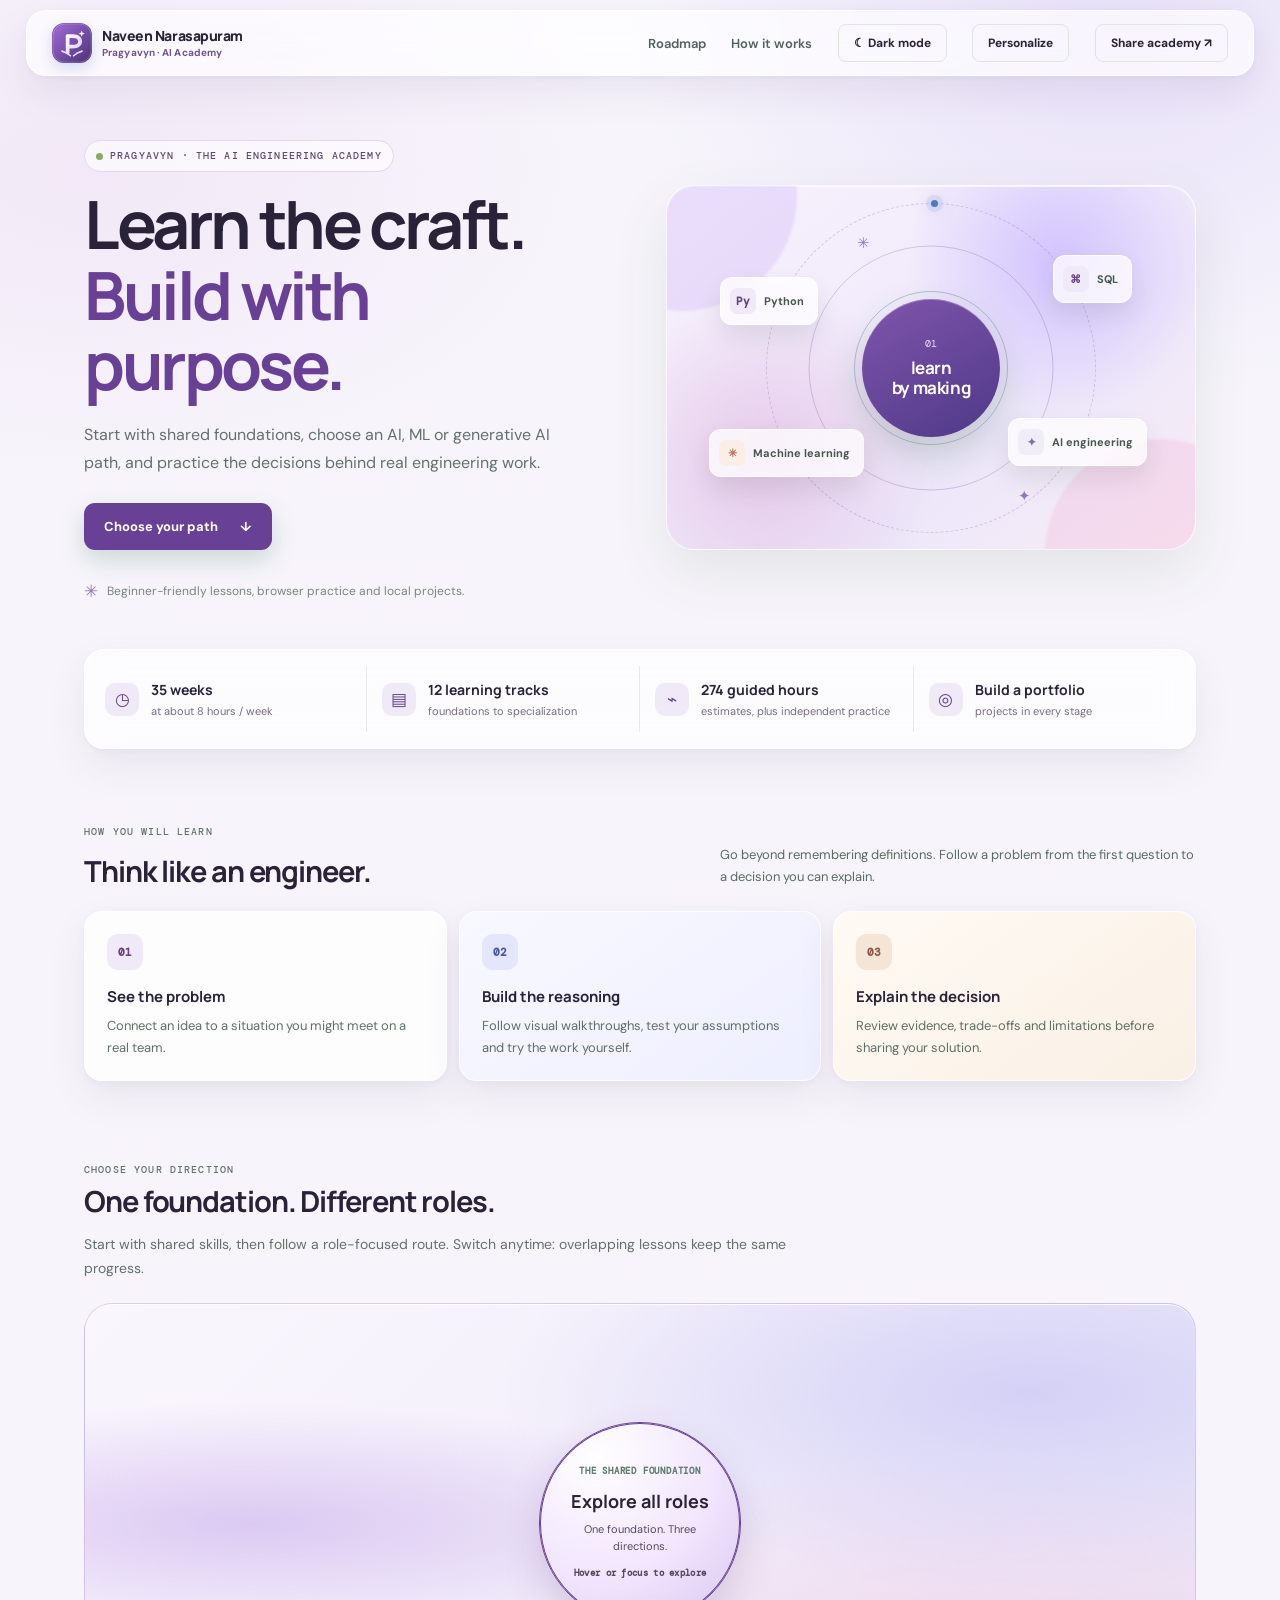
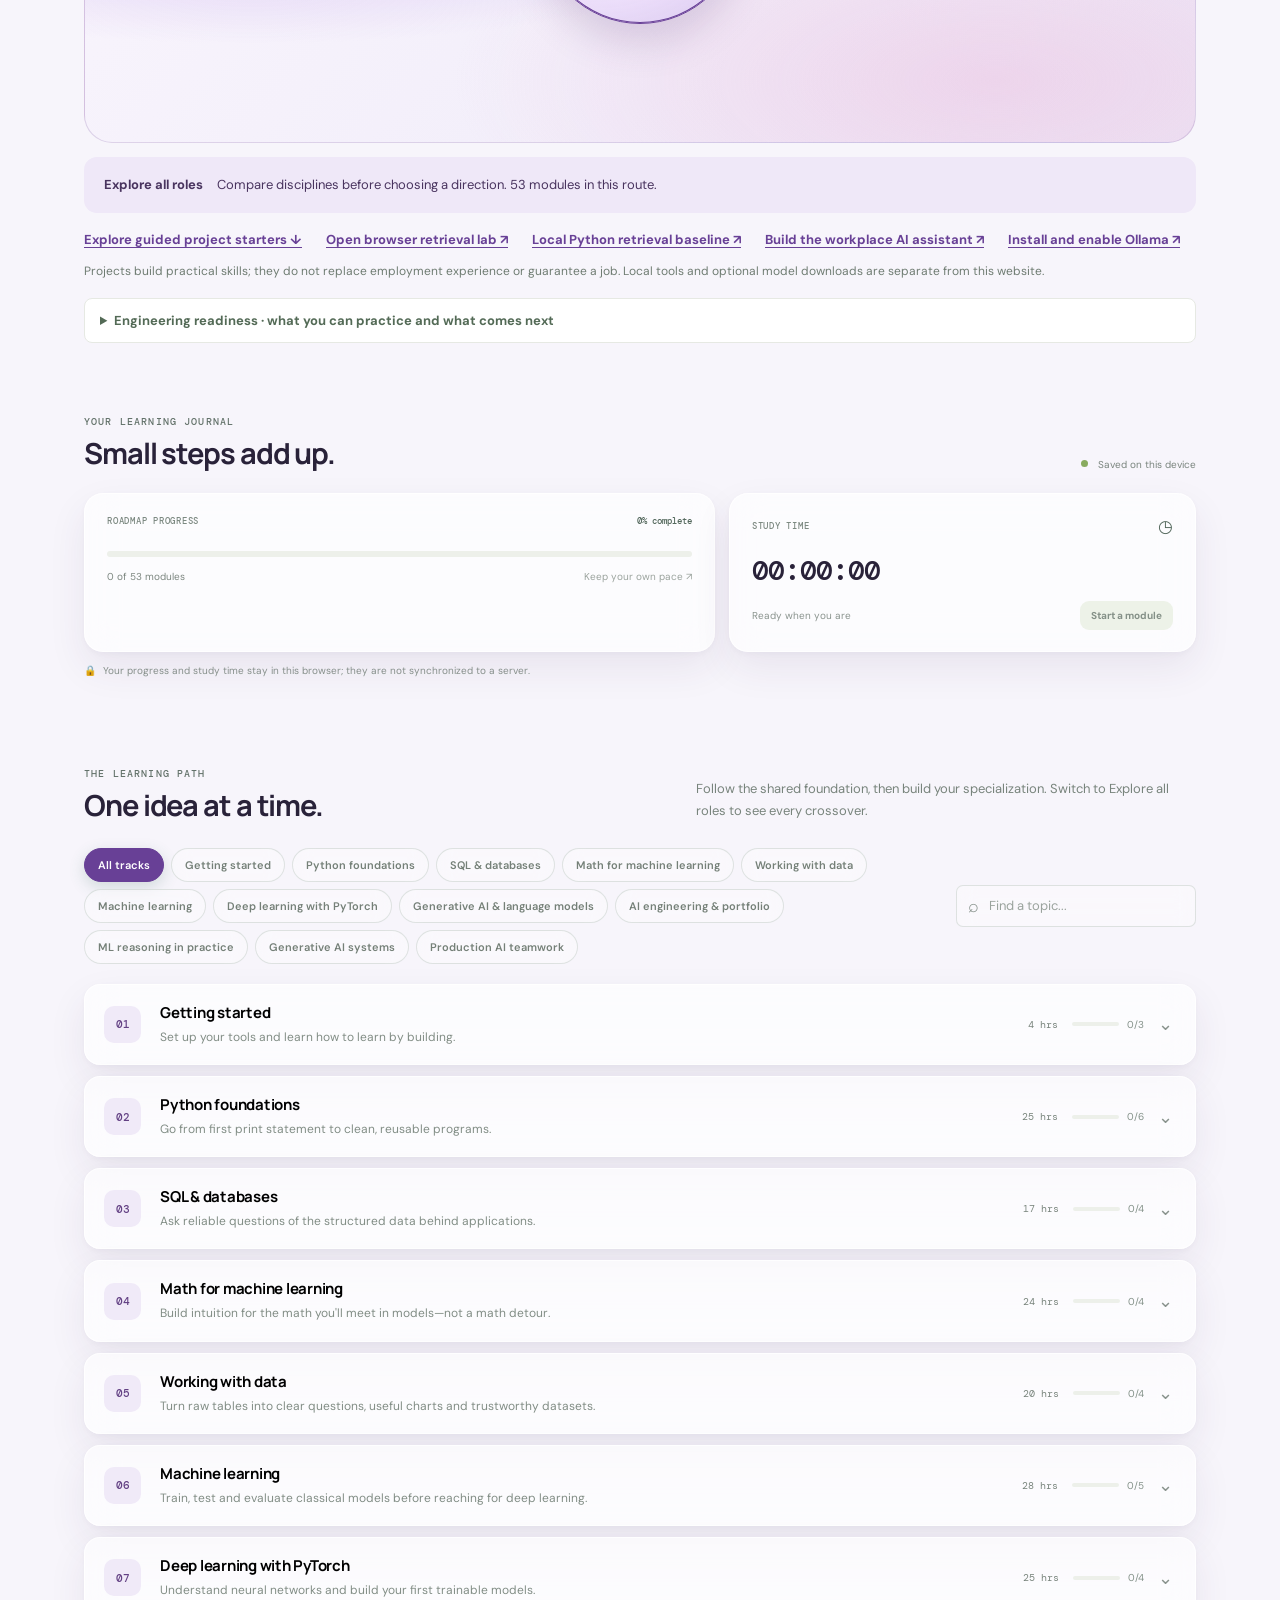
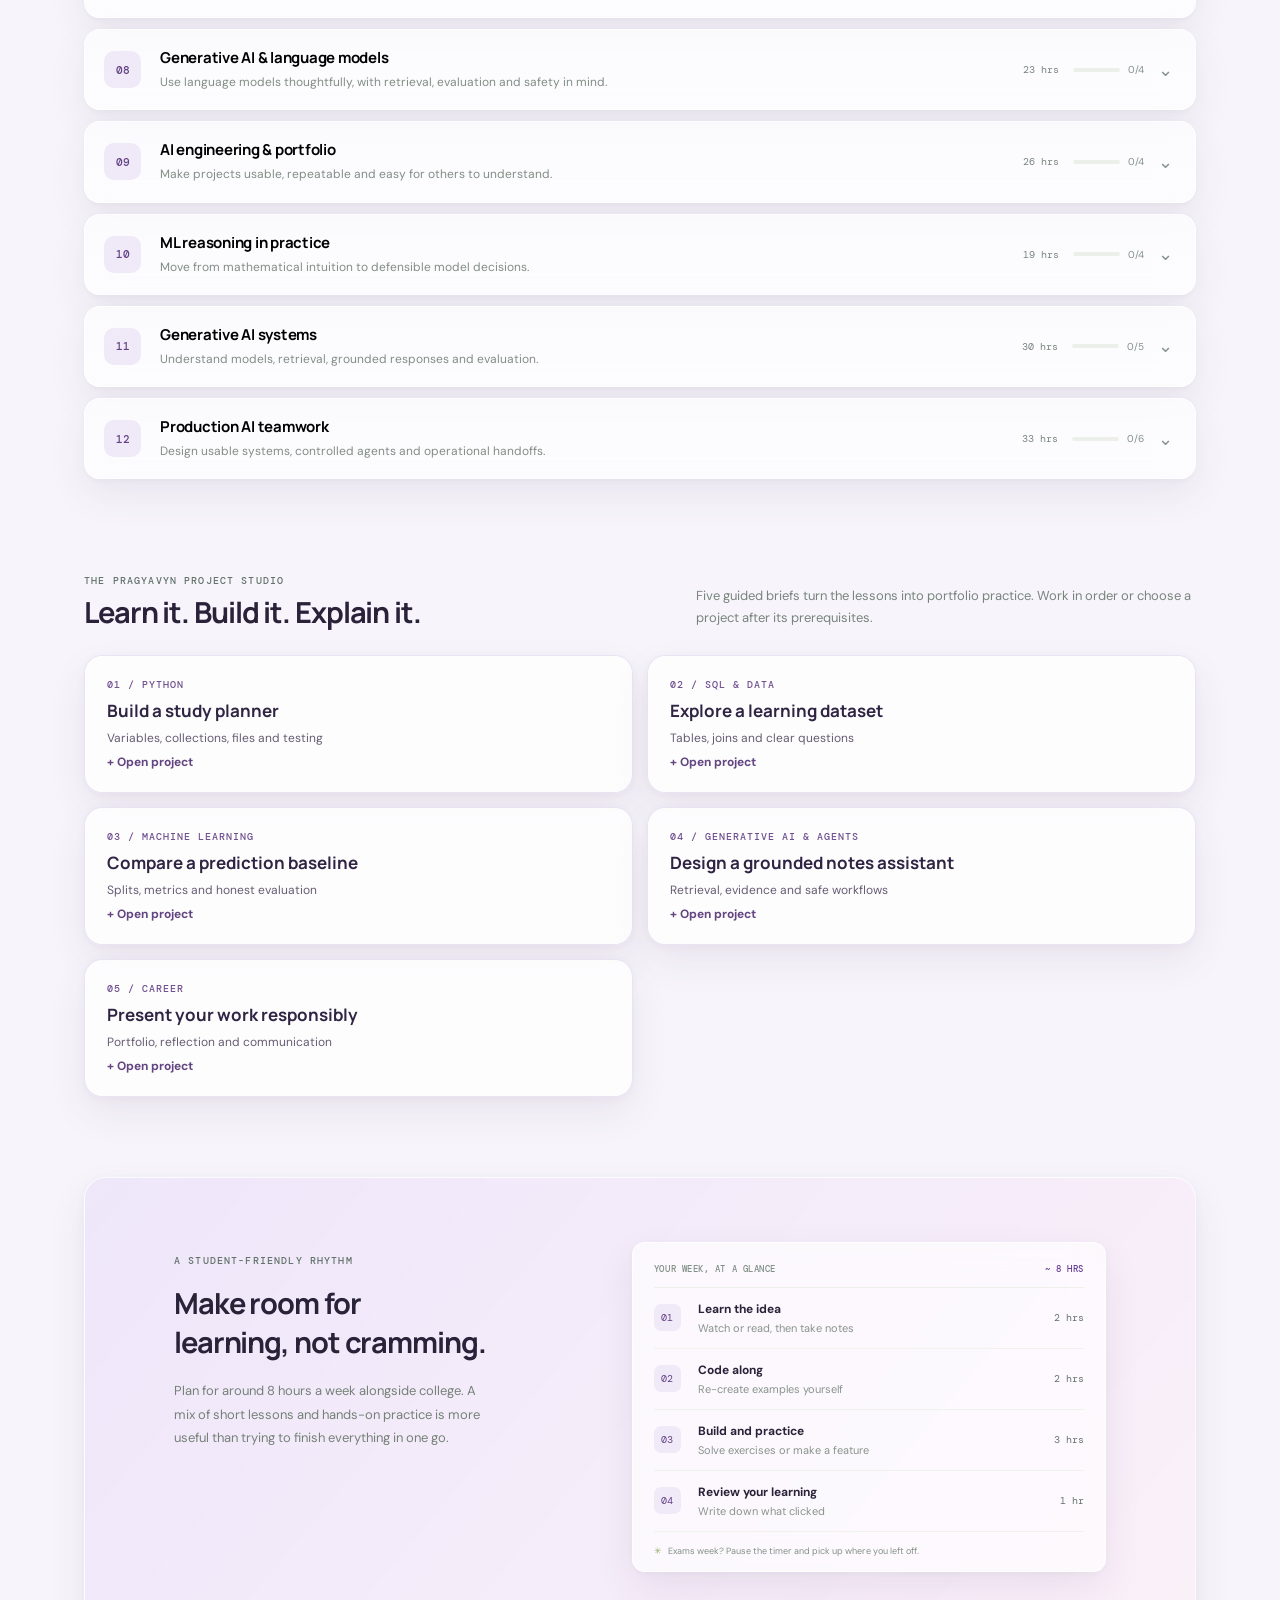
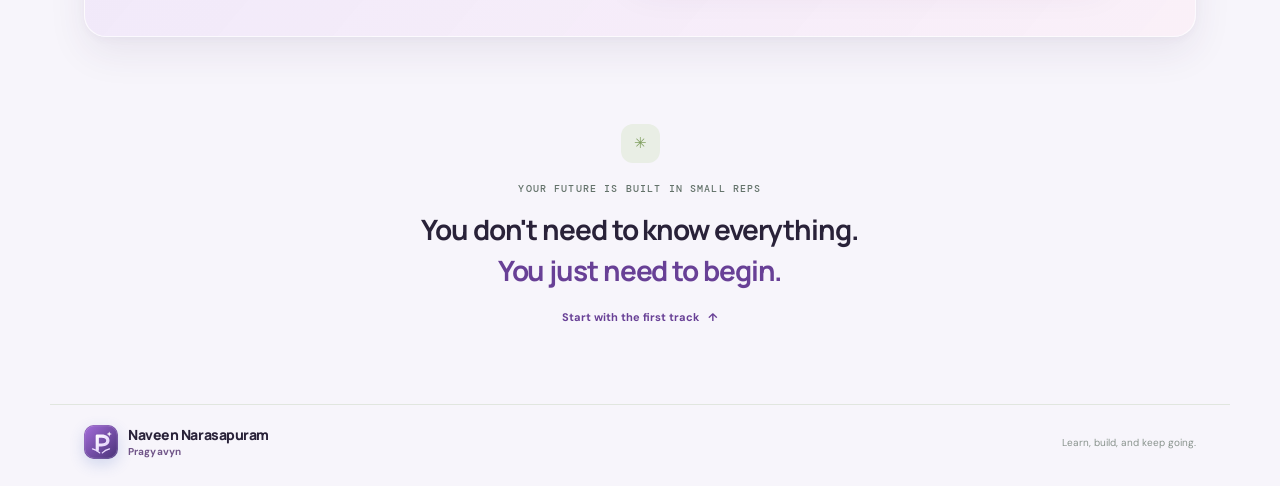
==== commit 2a6b0b7a: "Add guided project studio Co-authored-by: Copilot <223556219+Copilot@users.noreply.github.com>" ====
--- a/index.html
+++ b/index.html
@@ -80,7 +80,7 @@
       <p class="career-intro">Start with shared skills, then follow a role-focused route. Switch anytime: overlapping lessons keep the same progress.</p>
       <div class="career-options" id="career-options" aria-label="Choose a career path"></div>
       <div class="career-summary" id="career-summary" aria-live="polite"></div>
-      <div class="practice-links"><a href="labs.html">Open browser retrieval lab <span aria-hidden="true">↗</span></a><a href="practice.html">Local Python retrieval baseline <span aria-hidden="true">↗</span></a><a href="mentor-project.html">Build the workplace AI assistant <span aria-hidden="true">↗</span></a><a href="mentor-project.html#project-setup">Install and enable Ollama <span aria-hidden="true">↗</span></a></div>
+      <div class="practice-links"><a href="#projects">Explore guided project starters <span aria-hidden="true">↓</span></a><a href="labs.html">Open browser retrieval lab <span aria-hidden="true">↗</span></a><a href="practice.html">Local Python retrieval baseline <span aria-hidden="true">↗</span></a><a href="mentor-project.html">Build the workplace AI assistant <span aria-hidden="true">↗</span></a><a href="mentor-project.html#project-setup">Install and enable Ollama <span aria-hidden="true">↗</span></a></div>
       <p class="career-note">Projects build practical skills; they do not replace employment experience or guarantee a job. Local tools and optional model downloads are separate from this website.</p>
       <details class="lesson-check career-readiness">
         <summary>Engineering readiness · what you can practice and what comes next</summary>
@@ -127,6 +127,134 @@
       </div>
       <div class="track-list" id="track-list"></div>
       <p class="no-results" id="no-results" hidden>No modules found. Try a different topic or track.</p>
+    </section>
+
+    <section class="projects-section" id="projects" aria-labelledby="projects-title">
+      <div class="roadmap-heading">
+        <div><p class="eyebrow">THE PRAGYAVYN PROJECT STUDIO</p><h2 id="projects-title">Learn it. Build it. Explain it.</h2></div>
+        <p>Five guided briefs turn the lessons into portfolio practice. Work in order or choose a project after its prerequisites.</p>
+      </div>
+      <div class="project-grid">
+        <details class="project-card">
+          <summary><span class="project-number">01 / PYTHON</span><strong>Build a study planner</strong><span>Variables, collections, files and testing</span></summary>
+          <div class="project-body">
+            <p><strong>Goal:</strong> Create a command-line planner that records tasks and reports what remains.</p>
+            <p><strong>Start:</strong> Complete Python foundations. Install Python and create a folder for this project; the website does not run your code.</p>
+            <ol><li>Represent each task with a title, estimated minutes and completion status. Start with three fictional tasks.</li><li>Write functions to add a task, mark one done and list remaining tasks. Keep the menu separate from these functions.</li><li>Save and load tasks as JSON with the Python standard library. Handle a missing file as a new planner and show an error for invalid data.</li><li>Add tests using <code>unittest</code>. Run them and explain any failure before changing the code.</li></ol>
+            <p><strong>Starter:</strong> Save this as <code>planner.py</code>, then run <code>python planner.py</code>. Extend it with a menu and JSON persistence.</p>
+            <pre class="project-code"><code>def add_task(tasks, title, minutes):
+    if not title.strip() or minutes &lt;= 0:
+        raise ValueError("Provide a title and positive minutes")
+    tasks.append({"title": title, "minutes": minutes, "done": False})
+
+def remaining(tasks):
+    return sum(1 for task in tasks if not task["done"])
+
+if __name__ == "__main__":
+    tasks = []
+    add_task(tasks, "Practice Python", 30)
+    add_task(tasks, "Review SQL", 20)
+    tasks[0]["done"] = True
+    print(f"Tasks remaining: {remaining(tasks)}")  # 1</code></pre>
+            <p><strong>Check:</strong> An empty task list has zero remaining tasks; completing a task changes the count; saved tasks survive a restart; an invalid index does not change a task.</p>
+            <p><strong>Deliver:</strong> Your source, tests and a README with setup steps, example output and one limitation.</p>
+          </div>
+        </details>
+        <details class="project-card">
+          <summary><span class="project-number">02 / SQL &amp; DATA</span><strong>Explore a learning dataset</strong><span>Tables, joins and clear questions</span></summary>
+          <div class="project-body">
+            <p><strong>Goal:</strong> Use SQLite to answer questions about fictional learners and course enrollments.</p>
+            <p><strong>Start:</strong> Complete the SQL track. Python includes SQLite through <code>sqlite3</code>; use synthetic names only.</p>
+            <ol><li>Create <code>learners(id, name)</code>, <code>courses(id, title)</code> and <code>enrollments(learner_id, course_id, completed)</code> tables. Define primary and foreign keys.</li><li>Insert at least three learners, two courses and four enrollments. Include a learner with no enrollment.</li><li>Use joins to list enrollments and a left join to retain learners with no course. Calculate course enrollment and completion counts.</li><li>Use placeholders for user-supplied values, then write down what the numbers cannot tell you.</li></ol>
+            <p><strong>Starter:</strong> Run these statements in a SQLite tool or through Python's <code>sqlite3</code>. Add the courses table, constraints and more rows next.</p>
+            <pre class="project-code"><code>CREATE TABLE learners (id INTEGER PRIMARY KEY, name TEXT NOT NULL);
+CREATE TABLE enrollments (learner_id INTEGER, course TEXT);
+INSERT INTO learners VALUES (1, 'Asha'), (2, 'Ben');
+INSERT INTO enrollments VALUES (1, 'Python');
+SELECT learners.name, COUNT(enrollments.course) AS course_count
+FROM learners LEFT JOIN enrollments
+  ON learners.id = enrollments.learner_id
+GROUP BY learners.id, learners.name
+ORDER BY learners.id;
+-- Expected: Asha | 1, Ben | 0</code></pre>
+            <p><strong>Check:</strong> A learner with no course still appears in the left join; an empty course has a count of zero; duplicate or invalid keys are rejected when foreign keys are enabled.</p>
+            <p><strong>Deliver:</strong> A reproducible setup script, three queries, expected results and a short findings note.</p>
+          </div>
+        </details>
+        <details class="project-card">
+          <summary><span class="project-number">03 / MACHINE LEARNING</span><strong>Compare a prediction baseline</strong><span>Splits, metrics and honest evaluation</span></summary>
+          <div class="project-body">
+            <p><strong>Goal:</strong> Compare a simple classifier with a baseline on a public, non-sensitive dataset.</p>
+            <p><strong>Start:</strong> Complete the machine learning track. This optional project needs Python, scikit-learn and its dependencies installed separately.</p>
+            <ol><li>Load scikit-learn's built-in Iris dataset and describe the features and labels.</li><li>Make a reproducible train/test split before fitting anything. Keep the test data untouched until evaluation.</li><li>Fit a <code>DummyClassifier</code> and a logistic-regression pipeline with scaling. Fit preprocessing on the training data only.</li><li>Report accuracy and a confusion matrix for both models. Inspect mistakes and explain the small dataset's limits.</li></ol>
+            <p><strong>Starter:</strong> After installing scikit-learn in your own Python environment, save and run this script. Add a confusion matrix and error review.</p>
+            <pre class="project-code"><code>from sklearn.datasets import load_iris
+from sklearn.dummy import DummyClassifier
+from sklearn.linear_model import LogisticRegression
+from sklearn.model_selection import train_test_split
+from sklearn.pipeline import make_pipeline
+from sklearn.preprocessing import StandardScaler
+
+X, y = load_iris(return_X_y=True)
+X_train, X_test, y_train, y_test = train_test_split(
+    X, y, test_size=0.3, random_state=42, stratify=y
+)
+models = {
+    "baseline": DummyClassifier(strategy="most_frequent"),
+    "logistic": make_pipeline(StandardScaler(), LogisticRegression()),
+}
+for name, model in models.items():
+    model.fit(X_train, y_train)
+    print(name, "accuracy:", round(model.score(X_test, y_test), 3))</code></pre>
+            <p><strong>Check:</strong> Both models use the same test split; the baseline is reported; changing a test label never changes the trained model; the evaluation is reproducible with a fixed seed.</p>
+            <p><strong>Deliver:</strong> A script or notebook, instructions, results and an explanation of leakage and limitations.</p>
+          </div>
+        </details>
+        <details class="project-card">
+          <summary><span class="project-number">04 / GENERATIVE AI &amp; AGENTS</span><strong>Design a grounded notes assistant</strong><span>Retrieval, evidence and safe workflows</span></summary>
+          <div class="project-body">
+            <p><strong>Goal:</strong> Build a small retrieval prototype over fictional notes, then design a safe agent workflow around it.</p>
+            <p><strong>Start:</strong> Complete the generative AI track. Begin without an external model, account or sensitive data.</p>
+            <ol><li>Write five short fictional notes with unique IDs. Normalize text and compare query words with each note.</li><li>Return the highest-overlap notes with their IDs. If no words overlap, return “no supporting note” instead of inventing an answer.</li><li>Make an evaluation set with at least five questions, expected note IDs and one unanswerable question. Record missed retrievals.</li><li>Draw an agent loop: request, permitted retrieval tool, evidence review and answer. Require human approval before any action that changes data; treat retrieved text as untrusted input.</li></ol>
+            <p><strong>Starter:</strong> Run this local Python example, then add notes, evaluation cases and a better tokenizer. It retrieves notes; it does not generate an answer.</p>
+            <pre class="project-code"><code>import re
+
+notes = {"n1": "Python uses indentation", "n2": "SQL joins tables"}
+
+def words(text):
+    return set(re.findall(r"[a-z0-9]+", text.lower()))
+
+def retrieve(query):
+    query_words = words(query)
+    matches = [(len(query_words &amp; words(text)), note_id)
+               for note_id, text in notes.items()]
+    return [note_id for score, note_id in sorted(matches, reverse=True)
+            if score &gt; 0]
+
+print(retrieve("python indentation"))  # ['n1']
+print(retrieve("weather"))             # []</code></pre>
+            <p><strong>Check:</strong> An empty or unrelated query returns no supporting note; every returned note has an ID; the evaluation reports failures. Word matching is not semantic search and the design is not a running agent.</p>
+            <p><strong>Deliver:</strong> Code, fictional notes, evaluation cases, results and a diagram of the proposed workflow. For an existing implementation, try the <a href="practice.html">local retrieval baseline</a> and its tests.</p>
+          </div>
+        </details>
+        <details class="project-card">
+          <summary><span class="project-number">05 / CAREER</span><strong>Present your work responsibly</strong><span>Portfolio, reflection and communication</span></summary>
+          <div class="project-body">
+            <p><strong>Goal:</strong> Turn one completed project into a clear, verifiable portfolio entry.</p>
+            <ol><li>State the problem, intended user and success criterion. Separate the original goal from what actually works.</li><li>Show the architecture, setup, example input and output, tests and evaluation results. Link to code you are allowed to share.</li><li>Document privacy, limitations, failures and the next improvement. Remove personal data and secrets.</li><li>Prepare a two-minute explanation and answer: “What would you change if this had real users?”</li></ol>
+            <p><strong>Starter outline:</strong> Fill each line with evidence from a project you actually built.</p>
+            <pre class="project-code"><code>Problem and intended user:
+What I built:
+How to run it:
+Example input and observed output:
+Tests and evaluation results:
+Limitations and privacy considerations:
+Next improvement:</code></pre>
+            <p><strong>Check:</strong> A new reader can run the project from the README; claims match the observed results; the README distinguishes implemented functionality from future ideas.</p>
+            <p><strong>Deliver:</strong> A repository, a short write-up and a demo using fictional data.</p>
+          </div>
+        </details>
+      </div>
     </section>
 
     <section class="schedule-section" id="how-it-works">
--- a/styles.css
+++ b/styles.css
@@ -1249,3 +1249,31 @@
   .topbar .brand-owner { font-size: 11px; letter-spacing: -.35px; }
   .topbar .brand-name { font-size: 9px; }
 }
+
+.projects-section { padding: 18px 0 80px; scroll-margin-top: 85px; }
+.project-grid { display: grid; grid-template-columns: repeat(2, minmax(0, 1fr)); gap: 14px; align-items: start; }
+.project-card { min-width: 0; border: 1px solid rgba(164, 139, 196, .22); border-radius: 18px; background: rgba(255, 255, 255, .8); box-shadow: var(--glass-shadow); }
+.project-card summary { display: grid; gap: 8px; padding: 22px; cursor: pointer; list-style: none; }
+.project-card summary::-webkit-details-marker { display: none; }
+.project-card summary::after { content: "+ Open project"; color: #624581; font-size: 12px; font-weight: 700; }
+.project-card[open] summary::after { content: "− Close project"; }
+.project-card summary:focus-visible { outline: 2px solid var(--green); outline-offset: -4px; border-radius: 18px; }
+.project-card summary strong { color: #2f2443; font: 700 17px var(--display); }
+.project-card summary > span:last-of-type { color: #665c72; font-size: 12px; }
+.project-number { color: #70508f; font: 500 10px var(--mono); letter-spacing: 1px; }
+.project-body { padding: 0 22px 22px; color: #4e485b; font-size: 13px; line-height: 1.7; }
+.project-body ol { padding-left: 20px; }
+.project-body li { margin-bottom: 8px; }
+.project-body a { color: #624581; text-decoration: underline; }
+.project-body code { overflow-wrap: anywhere; }
+.project-code { overflow-x: auto; margin: 14px 0; padding: 14px; border-radius: 10px; background: #282237; color: #f5eefb; font: 12px/1.6 var(--mono); white-space: pre; }
+.project-code code { overflow-wrap: normal; }
+html[data-theme="dark"] .project-card { background: #292235; border-color: #51425f; }
+html[data-theme="dark"] .project-card summary strong { color: #f0eaf6; }
+html[data-theme="dark"] .project-card summary > span:last-of-type, html[data-theme="dark"] .project-body { color: #d3c7dd; }
+html[data-theme="dark"] .project-number, html[data-theme="dark"] .project-card summary::after,
+html[data-theme="dark"] .project-body a { color: #d1afea; }
+@media (max-width: 760px) {
+  .project-grid { grid-template-columns: minmax(0, 1fr); }
+  .projects-section { padding-bottom: 55px; }
+}
